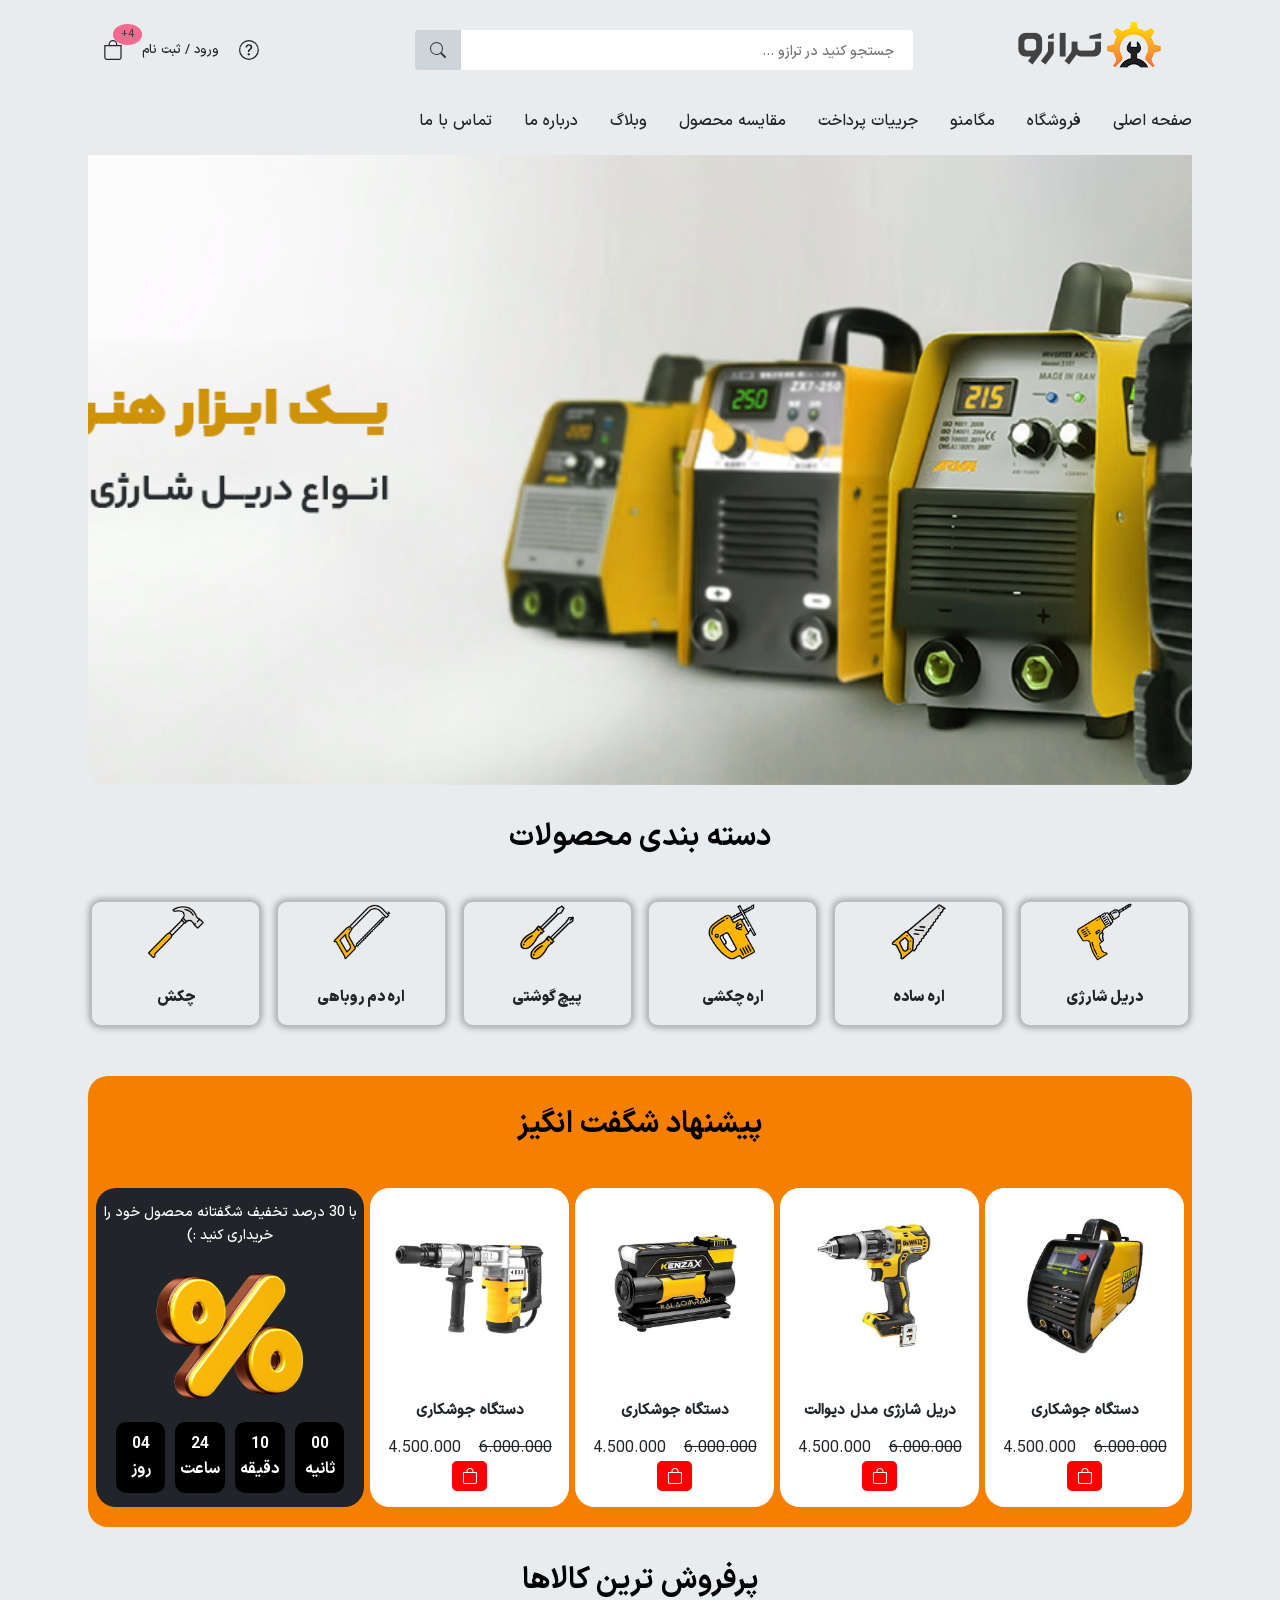
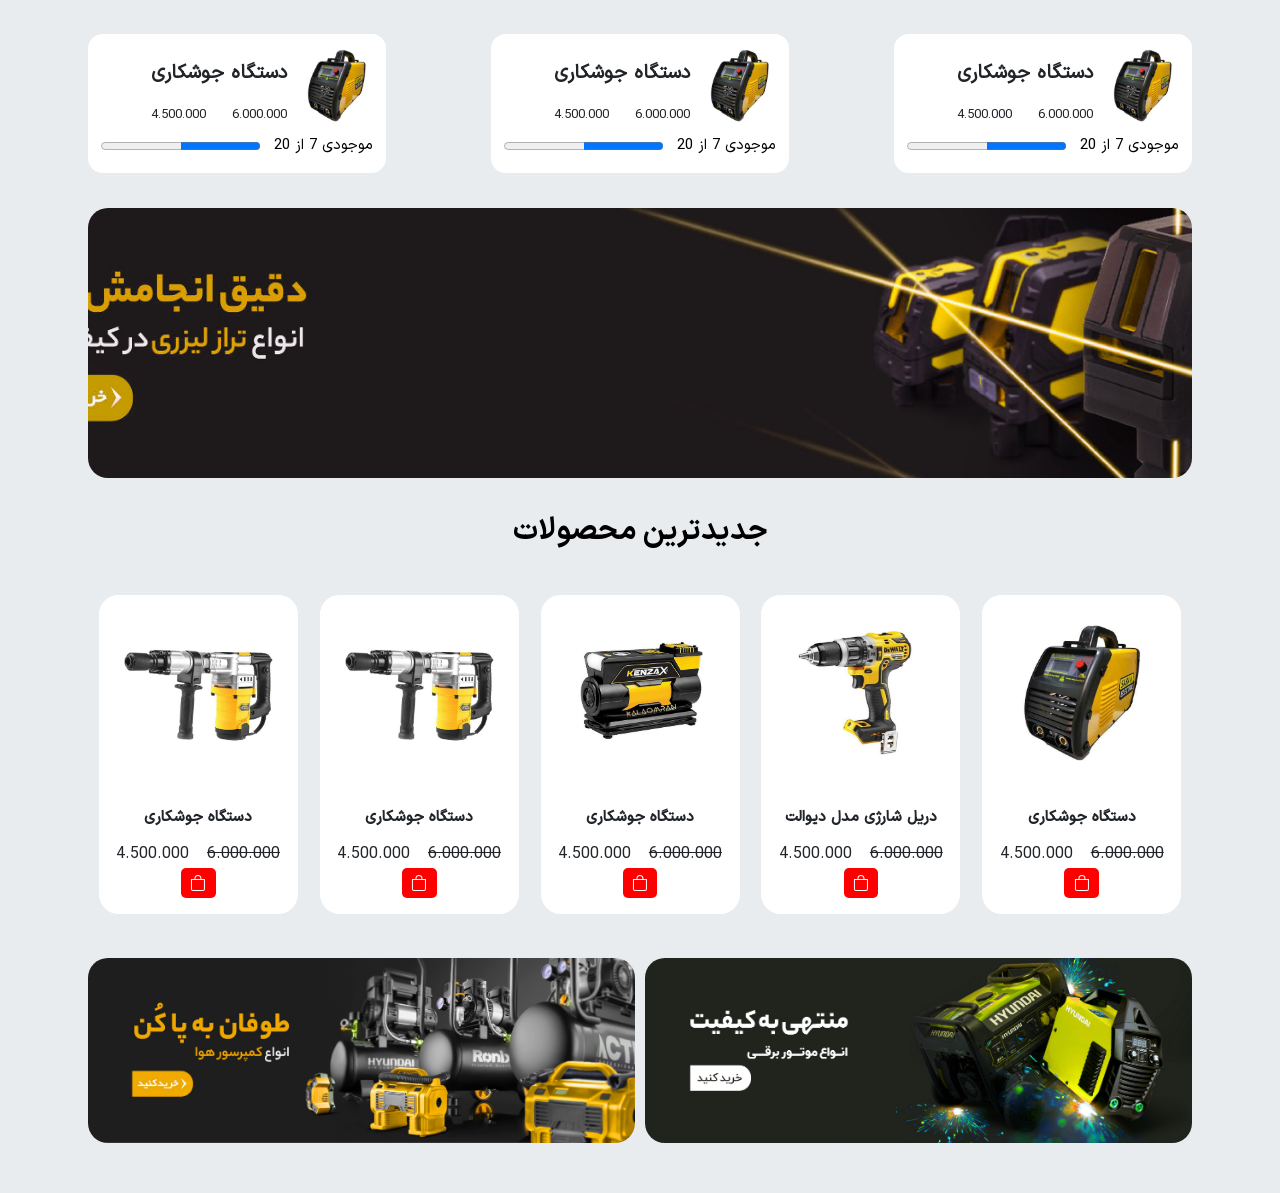
==== pages/index.html @ 3e74b147 "Create a construction project" ====
<!DOCTYPE html>
<html lang="en">

<head>
    <meta charset="UTF-8">
    <meta name="viewport" content="width=device-width, initial-scale=1.0">
    <title>ترازو</title>
    <link rel="icon" href="/images/ca-7.png">
    <link rel="stylesheet" href="/styles/fonts.css">
    <link rel="stylesheet" href="/styles/app.css">
    <link rel="stylesheet" href="/styles/responsive.css">
</head>

<body>

    <header class="header">
        <div class="container">
            <div class="header-wrapper">
                <div>
                    <div class="list-mobile">
                        <svg xmlns="http://www.w3.org/2000/svg" width="16" height="16" fill="currentColor"
                            class="bi bi-list" viewBox="0 0 16 16">
                            <path fill-rule="evenodd"
                                d="M2.5 12a.5.5 0 0 1 .5-.5h10a.5.5 0 0 1 0 1H3a.5.5 0 0 1-.5-.5m0-4a.5.5 0 0 1 .5-.5h10a.5.5 0 0 1 0 1H3a.5.5 0 0 1-.5-.5m0-4a.5.5 0 0 1 .5-.5h10a.5.5 0 0 1 0 1H3a.5.5 0 0 1-.5-.5" />
                        </svg>
                    </div>
                    <a href="#" class="app-logo">
                        <img src="/images/logo (1).png" alt="" class="app-logo-img">
                    </a>
                    <div class="header-center">
                        <input type="text" class="header-input" placeholder="جستجو کنید در ترازو ...">
                        <button class="header-search">
                            <svg xmlns="http://www.w3.org/2000/svg" width="16" height="16" fill="currentColor"
                                class="bi bi-search" viewBox="0 0 16 16">
                                <path
                                    d="M11.742 10.344a6.5 6.5 0 1 0-1.397 1.398h-.001q.044.06.098.115l3.85 3.85a1 1 0 0 0 1.415-1.414l-3.85-3.85a1 1 0 0 0-.115-.1zM12 6.5a5.5 5.5 0 1 1-11 0 5.5 5.5 0 0 1 11 0" />
                            </svg>
                        </button>
                    </div>
                </div>
                <div class="header-left">
                    <div class="header-question">
                        <svg xmlns="http://www.w3.org/2000/svg" width="16" height="16" fill="currentColor"
                            class="bi bi-question-circle" viewBox="0 0 16 16">
                            <path d="M8 15A7 7 0 1 1 8 1a7 7 0 0 1 0 14m0 1A8 8 0 1 0 8 0a8 8 0 0 0 0 16" />
                            <path
                                d="M5.255 5.786a.237.237 0 0 0 .241.247h.825c.138 0 .248-.113.266-.25.09-.656.54-1.134 1.342-1.134.686 0 1.314.343 1.314 1.168 0 .635-.374.927-.965 1.371-.673.489-1.206 1.06-1.168 1.987l.003.217a.25.25 0 0 0 .25.246h.811a.25.25 0 0 0 .25-.25v-.105c0-.718.273-.927 1.01-1.486.609-.463 1.244-.977 1.244-2.056 0-1.511-1.276-2.241-2.673-2.241-1.267 0-2.655.59-2.75 2.286m1.557 5.763c0 .533.425.927 1.01.927.609 0 1.028-.394 1.028-.927 0-.552-.42-.94-1.029-.94-.584 0-1.009.388-1.009.94" />
                        </svg>
                    </div>
                    <div class="header-sign-up">
                        <svg xmlns="http://www.w3.org/2000/svg" width="16" height="16" fill="currentColor"
                            class="bi bi-person" viewBox="0 0 16 16">
                            <path
                                d="M8 8a3 3 0 1 0 0-6 3 3 0 0 0 0 6m2-3a2 2 0 1 1-4 0 2 2 0 0 1 4 0m4 8c0 1-1 1-1 1H3s-1 0-1-1 1-4 6-4 6 3 6 4m-1-.004c-.001-.246-.154-.986-.832-1.664C11.516 10.68 10.289 10 8 10s-3.516.68-4.168 1.332c-.678.678-.83 1.418-.832 1.664z" />
                        </svg>
                        <a href="#" class="sign-up-active">
                            <span>ورود / ثبت نام</span>
                        </a>
                    </div>
                    <div class="header-shoppingcart">
                        <span class="header-badge">4+</span>
                        <a href="#" class="header-shoppingcart-link">
                            <svg xmlns="http://www.w3.org/2000/svg" width="16" height="16" fill="currentColor"
                                class="bi bi-bag" viewBox="0 0 16 16">
                                <path
                                    d="M8 1a2.5 2.5 0 0 1 2.5 2.5V4h-5v-.5A2.5 2.5 0 0 1 8 1m3.5 3v-.5a3.5 3.5 0 1 0-7 0V4H1v10a2 2 0 0 0 2 2h10a2 2 0 0 0 2-2V4zM2 5h12v9a1 1 0 0 1-1 1H3a1 1 0 0 1-1-1z" />
                            </svg>
                        </a>
                    </div>
                </div>
            </div>
            <nav class="nav">
                <ul class="list">
                    <li class="list-item">
                        <a href="#" class="list-item-link">صفحه اصلی</a>
                    </li>
                    <li class="list-item">
                        <a href="#" class="list-item-link">فروشگاه</a>
                    </li>
                    <li class="list-item">
                        <a href="#" class="list-item-link">مگامنو</a>
                    </li>
                    <li class="list-item">
                        <a href="#" class="list-item-link">جرییات پرداخت</a>
                    </li>
                    <li class="list-item">
                        <a href="#" class="list-item-link">مقایسه محصول</a>
                    </li>
                    <li class="list-item">
                        <a href="#" class="list-item-link">وبلاگ</a>
                    </li>
                    <li class="list-item">
                        <a href="#" class="list-item-link">درباره ما</a>
                    </li>
                    <li class="list-item">
                        <a href="#" class="list-item-link">تماس با ما</a>
                    </li>
                </ul>
                <div class="mobile-nav ">
                    <div>
                        <div class="header-center-mobile">
                            <input type="text" class="header-input-mobile" placeholder="جستجو کنید در ترازو ...">
                            <button class="header-search-mobile">
                                <svg xmlns="http://www.w3.org/2000/svg" width="16" height="16" fill="currentColor"
                                    class="bi bi-search" viewBox="0 0 16 16">
                                    <path
                                        d="M11.742 10.344a6.5 6.5 0 1 0-1.397 1.398h-.001q.044.06.098.115l3.85 3.85a1 1 0 0 0 1.415-1.414l-3.85-3.85a1 1 0 0 0-.115-.1zM12 6.5a5.5 5.5 0 1 1-11 0 5.5 5.5 0 0 1 11 0" />
                                </svg>
                            </button>
                        </div>
                        <div class="close-mobile">
                            <svg xmlns="http://www.w3.org/2000/svg" width="16" height="16" fill="currentColor"
                                class="bi bi-x-lg" viewBox="0 0 16 16">
                                <path
                                    d="M2.146 2.854a.5.5 0 1 1 .708-.708L8 7.293l5.146-5.147a.5.5 0 0 1 .708.708L8.707 8l5.147 5.146a.5.5 0 0 1-.708.708L8 8.707l-5.146 5.147a.5.5 0 0 1-.708-.708L7.293 8z" />
                            </svg>
                        </div>
                    </div>
                    <ul class="mobile-list">
                        <li class="mobile-list-item">
                            <a href="#" class="mobile-list-item-link">صفحه اصلی</a>
                        </li>
                        <li class="mobile-list-item">
                            <a href="#" class="mobile-list-item-link">فروشگاه</a>
                        </li>
                        <li class="mobile-list-item">
                            <a href="#" class="mobile-list-item-link">مگامنو</a>
                        </li>
                        <li class="mobile-list-item">
                            <a href="#" class="mobile-list-item-link">جرییات پرداخت</a>
                        </li>
                        <li class="mobile-list-item">
                            <a href="#" class="mobile-list-item-link">مقایسه محصول</a>
                        </li>
                        <li class="mobile-list-item">
                            <a href="#" class="mobile-list-item-link">وبلاگ</a>
                        </li>
                        <li class="mobile-list-item">
                            <a href="#" class="mobile-list-item-link">درباره ما</a>
                        </li>
                        <li class="mobile-list-item">
                            <a href="#" class="mobile-list-item-link">تماس با ما</a>
                        </li>
                    </ul>
                    <div class="header-left">
                        <div class="header-question">
                            <svg xmlns="http://www.w3.org/2000/svg" width="16" height="16" fill="currentColor"
                                class="bi bi-question-circle" viewBox="0 0 16 16">
                                <path d="M8 15A7 7 0 1 1 8 1a7 7 0 0 1 0 14m0 1A8 8 0 1 0 8 0a8 8 0 0 0 0 16" />
                                <path
                                    d="M5.255 5.786a.237.237 0 0 0 .241.247h.825c.138 0 .248-.113.266-.25.09-.656.54-1.134 1.342-1.134.686 0 1.314.343 1.314 1.168 0 .635-.374.927-.965 1.371-.673.489-1.206 1.06-1.168 1.987l.003.217a.25.25 0 0 0 .25.246h.811a.25.25 0 0 0 .25-.25v-.105c0-.718.273-.927 1.01-1.486.609-.463 1.244-.977 1.244-2.056 0-1.511-1.276-2.241-2.673-2.241-1.267 0-2.655.59-2.75 2.286m1.557 5.763c0 .533.425.927 1.01.927.609 0 1.028-.394 1.028-.927 0-.552-.42-.94-1.029-.94-.584 0-1.009.388-1.009.94" />
                            </svg>
                        </div>
                        <div class="header-sign-up">
                            <a href="#">
                                <span>ورود / ثبت نام</span>
                            </a>
                        </div>
                        <div class="header-shoppingcart">
                            <span class="header-badge">4+</span>
                            <a href="#" class="header-shoppingcart-link">
                                <svg xmlns="http://www.w3.org/2000/svg" width="16" height="16" fill="currentColor"
                                    class="bi bi-bag" viewBox="0 0 16 16">
                                    <path
                                        d="M8 1a2.5 2.5 0 0 1 2.5 2.5V4h-5v-.5A2.5 2.5 0 0 1 8 1m3.5 3v-.5a3.5 3.5 0 1 0-7 0V4H1v10a2 2 0 0 0 2 2h10a2 2 0 0 0 2-2V4zM2 5h12v9a1 1 0 0 1-1 1H3a1 1 0 0 1-1-1z" />
                                </svg>
                            </a>
                        </div>
                    </div>
                </div>
            </nav>
        </div>
    </header>

    <main class="main">
        <div class="container">
            <a href="#">
                <img src="/images/slider-2.jpg" alt="Image" class="image">
            </a>
            <section class="products">
                <h2 class="products-title">دسته بندی محصولات</h2>
                <div class="products-box">

                    <a href="#" class="product-link">
                        <img src="/images/ca-2.png" alt="">
                        <h3>دریل شارژی</h3>
                    </a>


                    <a href="#" class="product-link">
                        <img src="/images/ca-3.png" alt="">
                        <h3>اره ساده</h3>
                    </a>


                    <a href="#" class="product-link">
                        <img src="/images/ca-4.png" alt="">
                        <h3>اره چکشی</h3>
                    </a>


                    <a href="#" class="product-link">
                        <img src="/images/ca-5.png" alt="">
                        <h3>پیچ گوشتی</h3>
                    </a>


                    <a href="#" class="product-link">
                        <img src="/images/ca-6.png" alt="">
                        <h3>اره دم روباهی</h3>
                    </a>


                    <a href="#" class="product-link">
                        <img src="/images/ca-7.png" alt="">
                        <h3>چکش</h3>
                    </a>

                </div>
            </section>
            <section class="ofers">
                <h2 class="ofers-title">پیشنهاد شگفت انگیز</h2>
                <div class="ofers-box">
                    <div class="ofer">
                        <a href="#" class="ofer-link">
                            <img src="/images/product-6.jpg" alt="" class="ofer-img">
                            <div class="img-description">
                                <h2 class="img-title">دستگاه جوشکاری</h2>
                                <div class="img-price">
                                    <span class="img-off">6.000.000</span>
                                    <span>4.500.000</span>
                                </div>
                                <div class="img-icon">
                                    <a href="#" class="img-link">
                                        <svg xmlns="http://www.w3.org/2000/svg" width="16" height="16"
                                            fill="currentColor" class="bi bi-bag" viewBox="0 0 16 16">
                                            <path
                                                d="M8 1a2.5 2.5 0 0 1 2.5 2.5V4h-5v-.5A2.5 2.5 0 0 1 8 1m3.5 3v-.5a3.5 3.5 0 1 0-7 0V4H1v10a2 2 0 0 0 2 2h10a2 2 0 0 0 2-2V4zM2 5h12v9a1 1 0 0 1-1 1H3a1 1 0 0 1-1-1z" />
                                        </svg>
                                    </a>
                                </div>
                            </div>
                        </a>
                    </div>
                    <div class="ofer">
                        <a href="#" class="ofer-link">
                            <img src="/images/product-8.jpg" alt="" class="ofer-img">
                            <div class="img-description">
                                <h2 class="img-title">دریل شارژی مدل دیوالت</h2>
                                <div class="img-price">
                                    <span class="img-off">6.000.000</span>
                                    <span>4.500.000</span>
                                </div>
                                <div class="img-icon">
                                    <a href="#" class="img-link">
                                        <svg xmlns="http://www.w3.org/2000/svg" width="16" height="16"
                                            fill="currentColor" class="bi bi-bag" viewBox="0 0 16 16">
                                            <path
                                                d="M8 1a2.5 2.5 0 0 1 2.5 2.5V4h-5v-.5A2.5 2.5 0 0 1 8 1m3.5 3v-.5a3.5 3.5 0 1 0-7 0V4H1v10a2 2 0 0 0 2 2h10a2 2 0 0 0 2-2V4zM2 5h12v9a1 1 0 0 1-1 1H3a1 1 0 0 1-1-1z" />
                                        </svg>
                                    </a>
                                </div>
                            </div>
                        </a>
                    </div>
                    <div class="ofer">
                        <a href="#" class="ofer-link">
                            <img src="/images/product-7.jpg" alt="" class="ofer-img">
                            <div class="img-description">
                                <h2 class="img-title">دستگاه جوشکاری</h2>
                                <div class="img-price">
                                    <span class="img-off">6.000.000</span>
                                    <span>4.500.000</span>
                                </div>
                                <div class="img-icon">
                                    <a href="#" class="img-link">
                                        <svg xmlns="http://www.w3.org/2000/svg" width="16" height="16"
                                            fill="currentColor" class="bi bi-bag" viewBox="0 0 16 16">
                                            <path
                                                d="M8 1a2.5 2.5 0 0 1 2.5 2.5V4h-5v-.5A2.5 2.5 0 0 1 8 1m3.5 3v-.5a3.5 3.5 0 1 0-7 0V4H1v10a2 2 0 0 0 2 2h10a2 2 0 0 0 2-2V4zM2 5h12v9a1 1 0 0 1-1 1H3a1 1 0 0 1-1-1z" />
                                        </svg>
                                    </a>
                                </div>
                            </div>
                        </a>
                    </div>
                    <div class="ofer">
                        <a href="#" class="ofer-link">
                            <img src="/images/product-1.jpg" alt="" class="ofer-img">
                            <div class="img-description">
                                <h2 class="img-title">دستگاه جوشکاری</h2>
                                <div class="img-price">
                                    <span class="img-off">6.000.000</span>
                                    <span>4.500.000</span>
                                </div>
                                <div class="img-icon">
                                    <a href="#" class="img-link">
                                        <svg xmlns="http://www.w3.org/2000/svg" width="16" height="16"
                                            fill="currentColor" class="bi bi-bag" viewBox="0 0 16 16">
                                            <path
                                                d="M8 1a2.5 2.5 0 0 1 2.5 2.5V4h-5v-.5A2.5 2.5 0 0 1 8 1m3.5 3v-.5a3.5 3.5 0 1 0-7 0V4H1v10a2 2 0 0 0 2 2h10a2 2 0 0 0 2-2V4zM2 5h12v9a1 1 0 0 1-1 1H3a1 1 0 0 1-1-1z" />
                                        </svg>
                                    </a>
                                </div>
                            </div>
                        </a>
                    </div>
                    <div class="ofer ofer-black">
                        <p class="ofer-caption">با 30 درصد تخفیف شگفتانه محصول خود را خریداری کنید :)</p>
                        <a href="#" class="ofer-link">
                            <img src="/images/off.png" alt="" class="ofer-img-black">
                            <div class="img-description img-description-black">
                                <div class="ofer-Second">
                                    <span>00</span>
                                    ثانیه
                                </div>
                                <div class="ofer-Second">
                                    <span>10</span>
                                    دقیقه
                                </div>
                                <div class="ofer-Second">
                                    <span>24</span>
                                    ساعت
                                </div>
                                <div class="ofer-Second">
                                    <span>04</span>
                                    روز
                                </div>
                            </div>
                        </a>
                    </div>
                </div>
            </section>
            <section class="bestselling">
                <h2 class="box-title">پرفروش ترین کالاها</h2>
                <div class="bestselling-boxs">
                    <div class="bestselling-box">
                        <a href="#" class="bestselling-link">
                            <img src="/images/product-6.jpg" alt="" class="bestselling-img">
                            <div class="bestselling-description">
                                <h2 class="bestselling-title">دستگاه جوشکاری</h2>
                                <div class="bestselling-price">
                                    <span class="bestselling-off">6.000.000</span>
                                    <span>4.500.000</span>
                                </div>
                            </div>
                        </a>
                        <div class="bestselling-wrapper">
                            <span>موجودی 7 از 20</span>
                            <progress value="50" max="100"> 32% </progress>
                        </div>
                    </div>
                    <div class="bestselling-box">
                        <a href="#" class="bestselling-link">
                            <img src="/images/product-6.jpg" alt="" class="bestselling-img">
                            <div class="bestselling-description">
                                <h2 class="bestselling-title">دستگاه جوشکاری</h2>
                                <div class="bestselling-price">
                                    <span class="bestselling-off">6.000.000</span>
                                    <span>4.500.000</span>
                                </div>
                            </div>
                        </a>
                        <div class="bestselling-wrapper">
                            <span>موجودی 7 از 20</span>
                            <progress value="50" max="100"> 32% </progress>
                        </div>
                    </div>
                    <div class="bestselling-box">
                        <a href="#" class="bestselling-link">
                            <img src="/images/product-6.jpg" alt="" class="bestselling-img">
                            <div class="bestselling-description">
                                <h2 class="bestselling-title">دستگاه جوشکاری</h2>
                                <div class="bestselling-price">
                                    <span class="bestselling-off">6.000.000</span>
                                    <span>4.500.000</span>
                                </div>
                            </div>
                        </a>
                        <div class="bestselling-wrapper">
                            <span>موجودی 7 از 20</span>
                            <progress value="50" max="100"> 32% </progress>
                        </div>
                    </div>
                </div>
            </section>
            <section class="level">
                <a href="#" class="level-link">
                    <img src="/images/pic.jpg" alt="" class="level-img">
                </a>
            </section>
            <section class="newsletter">
                <h2 class="ofers-title">جدیدترین محصولات</h2>
                <div class="ofer-box">
                    <div class="ofers-box">
                        <div class="ofer">
                            <a href="#" class="ofer-link">
                                <img src="/images/product-6.jpg" alt="" class="ofer-img">
                                <div class="img-description">
                                    <h2 class="img-title">دستگاه جوشکاری</h2>
                                    <div class="img-price">
                                        <span class="img-off">6.000.000</span>
                                        <span>4.500.000</span>
                                    </div>
                                    <div class="img-icon">
                                        <a href="#" class="img-link">
                                            <svg xmlns="http://www.w3.org/2000/svg" width="16" height="16"
                                                fill="currentColor" class="bi bi-bag" viewBox="0 0 16 16">
                                                <path
                                                    d="M8 1a2.5 2.5 0 0 1 2.5 2.5V4h-5v-.5A2.5 2.5 0 0 1 8 1m3.5 3v-.5a3.5 3.5 0 1 0-7 0V4H1v10a2 2 0 0 0 2 2h10a2 2 0 0 0 2-2V4zM2 5h12v9a1 1 0 0 1-1 1H3a1 1 0 0 1-1-1z" />
                                            </svg>
                                        </a>
                                    </div>
                                </div>
                            </a>
                        </div>
                        <div class="ofer">
                            <a href="#" class="ofer-link">
                                <img src="/images/product-8.jpg" alt="" class="ofer-img">
                                <div class="img-description">
                                    <h2 class="img-title">دریل شارژی مدل دیوالت</h2>
                                    <div class="img-price">
                                        <span class="img-off">6.000.000</span>
                                        <span>4.500.000</span>
                                    </div>
                                    <div class="img-icon">
                                        <a href="#" class="img-link">
                                            <svg xmlns="http://www.w3.org/2000/svg" width="16" height="16"
                                                fill="currentColor" class="bi bi-bag" viewBox="0 0 16 16">
                                                <path
                                                    d="M8 1a2.5 2.5 0 0 1 2.5 2.5V4h-5v-.5A2.5 2.5 0 0 1 8 1m3.5 3v-.5a3.5 3.5 0 1 0-7 0V4H1v10a2 2 0 0 0 2 2h10a2 2 0 0 0 2-2V4zM2 5h12v9a1 1 0 0 1-1 1H3a1 1 0 0 1-1-1z" />
                                            </svg>
                                        </a>
                                    </div>
                                </div>
                            </a>
                        </div>
                        <div class="ofer">
                            <a href="#" class="ofer-link">
                                <img src="/images/product-7.jpg" alt="" class="ofer-img">
                                <div class="img-description">
                                    <h2 class="img-title">دستگاه جوشکاری</h2>
                                    <div class="img-price">
                                        <span class="img-off">6.000.000</span>
                                        <span>4.500.000</span>
                                    </div>
                                    <div class="img-icon">
                                        <a href="#" class="img-link">
                                            <svg xmlns="http://www.w3.org/2000/svg" width="16" height="16"
                                                fill="currentColor" class="bi bi-bag" viewBox="0 0 16 16">
                                                <path
                                                    d="M8 1a2.5 2.5 0 0 1 2.5 2.5V4h-5v-.5A2.5 2.5 0 0 1 8 1m3.5 3v-.5a3.5 3.5 0 1 0-7 0V4H1v10a2 2 0 0 0 2 2h10a2 2 0 0 0 2-2V4zM2 5h12v9a1 1 0 0 1-1 1H3a1 1 0 0 1-1-1z" />
                                            </svg>
                                        </a>
                                    </div>
                                </div>
                            </a>
                        </div>
                        <div class="ofer">
                            <a href="#" class="ofer-link">
                                <img src="/images/product-1.jpg" alt="" class="ofer-img">
                                <div class="img-description">
                                    <h2 class="img-title">دستگاه جوشکاری</h2>
                                    <div class="img-price">
                                        <span class="img-off">6.000.000</span>
                                        <span>4.500.000</span>
                                    </div>
                                    <div class="img-icon">
                                        <a href="#" class="img-link">
                                            <svg xmlns="http://www.w3.org/2000/svg" width="16" height="16"
                                                fill="currentColor" class="bi bi-bag" viewBox="0 0 16 16">
                                                <path
                                                    d="M8 1a2.5 2.5 0 0 1 2.5 2.5V4h-5v-.5A2.5 2.5 0 0 1 8 1m3.5 3v-.5a3.5 3.5 0 1 0-7 0V4H1v10a2 2 0 0 0 2 2h10a2 2 0 0 0 2-2V4zM2 5h12v9a1 1 0 0 1-1 1H3a1 1 0 0 1-1-1z" />
                                            </svg>
                                        </a>
                                    </div>
                                </div>
                            </a>
                        </div>
                        <div class="ofer">
                            <a href="#" class="ofer-link">
                                <img src="/images/product-1.jpg" alt="" class="ofer-img">
                                <div class="img-description">
                                    <h2 class="img-title">دستگاه جوشکاری</h2>
                                    <div class="img-price">
                                        <span class="img-off">6.000.000</span>
                                        <span>4.500.000</span>
                                    </div>
                                    <div class="img-icon">
                                        <a href="#" class="img-link">
                                            <svg xmlns="http://www.w3.org/2000/svg" width="16" height="16"
                                                fill="currentColor" class="bi bi-bag" viewBox="0 0 16 16">
                                                <path
                                                    d="M8 1a2.5 2.5 0 0 1 2.5 2.5V4h-5v-.5A2.5 2.5 0 0 1 8 1m3.5 3v-.5a3.5 3.5 0 1 0-7 0V4H1v10a2 2 0 0 0 2 2h10a2 2 0 0 0 2-2V4zM2 5h12v9a1 1 0 0 1-1 1H3a1 1 0 0 1-1-1z" />
                                            </svg>
                                        </a>
                                    </div>
                                </div>
                            </a>
                        </div>
                    </div>
                </div>
            </section>
            <section class="photos">
                <a href="#" class="photos-link">
                    <img src="/images/11.png" alt="" class="photo-img">
                </a>
                <a href="#" class="photos-link">
                    <img src="/images/12.png" alt="" class="photo-img">
                </a>
            </section>
        </div>
    </main>

    <div class="cover"></div>
    <script src="/scripts/app.js"></script>
</body>

</html>
---- styles/fonts.css ----
@font-face {
    font-family: "IRANSansX-Regular";
    src: url("../fonts/IRANSansX-Regular.ttf") format("truetype")
}

@font-face {
    font-family: "IRANSansX-Light";
    src: url("../fonts/IRANSansX-Light.ttf") format("truetype")
}

@font-face {
    font-family: "IRANSansX-Medium";
    src: url("../fonts/IRANSansX-Medium.ttf") format("truetype")
}

@font-face {
    font-family: "IRANSansX-Bold";
    src: url("../fonts/IRANSansX-Bold.ttf") format("truetype")
}

@font-face {
    font-family: "IRANSansX-Black";
    src: url("../fonts/IRANSansX-Black.ttf") format("truetype")
}
---- styles/app.css ----
html {
    direction: rtl;
    box-sizing: border-box;
    font-size: 62.2%;
}

*,
*::after,
*::before {
    box-sizing: inherit;
}

body {
    font-size: 1.6rem;
    line-height: 1.6;
    font-family: "IRANSansX-Regular";
    background-color: #e9ecef;
}

a {
    text-decoration: none;
    list-style-type: none;
    color: #212529;
}

svg {
    color: #212529;
}

.container {
    width: 100%;
    padding-right: 1.5rem;
    padding-left: 1.5rem;
    margin-right: auto;
    margin-left: auto;
}

.header {
    margin-top: 2rem;
}

.header-wrapper {
    display: flex;
    justify-content: space-between;
}

.header-wrapper div {
    display: flex;
    align-items: center;
}

.header-wrapper div {
    display: flex;
}

.app-logo {
    margin-left: 10rem;
}

.header-center {
    display: flex;
    align-items: center;
    width: 50rem;
}

.header-input {
    height: 4rem;
    padding: 0 1.25em;
    font-size: 14px;
    width: 100%;
    border: 1px solid transparent;
    border-radius: 4px;
    outline: none;
    border-top-left-radius: 0;
    border-bottom-left-radius: 0;
    position: relative;
    transition: all 50ms ease-in;
}

.header-input::placeholder {
    font-family: "IRANSansX-Medium";
}

.header-search {
    background-color: #ced4da;
    white-space: nowrap;
    border-top-right-radius: 0;
    border-bottom-right-radius: 0;
    height: 4rem;
    width: 5rem;
    cursor: pointer;
    border: none;
    display: flex;
    align-items: center;
    justify-content: center;
    border-top-left-radius: 4px;
    border-bottom-left-radius: 4px;
}

.header-input:focus {
    border: 0.2rem solid #6c757d;
}

.header-search svg {
    color: #343a40;
}

.header-left {
    display: flex;
    align-items: center;
    padding: 0 1.5rem;
}

.header-question,
.header-shoppingcart-link {
    display: flex;
    align-items: center;
}

.header-sign-up span {
    font-family: "IRANSansX-Medium";
    font-size: 1.3rem;
}

.header-sign-up {
    margin: 0 2rem;
}

.header-question svg,
.header-shoppingcart-link svg {
    height: 2rem;
    width: 2rem;
}

.header-shoppingcart {
    display: flex;
}

.header-shoppingcart {
    position: relative;
}

.header-badge {
    position: absolute;
    top: -1.6rem;
    left: 1rem;
    background-color: #f26a8d;
    color: #343a40;
    width: 2.5rem;
    border-radius: 50%;
    display: flex;
    align-items: center;
    justify-content: center;
    padding: 0.2rem 1.5rem;
    font-size: 1.1rem;
}

.list {
    display: flex;
    list-style-type: none;
    width: 70%;
    justify-content: space-between;
    margin-top: 3rem;
}

.list:first-child {
    padding-right: 0;
}

.list-item-link {
    font-family: "IRANSansX-Medium";
    transition: color 150ms ease-in;
}

.list-item-link:hover {
    color: #c9184a;
}

.mobile-nav {
    list-style-type: none;
    position: fixed;
    top: 0;
    right: -24rem;
    bottom: 0;
    background-color: #fff;
    width: 24rem;
    transition: all 150ms ease-in-out;
    z-index: 99;
}

.mobile-nav.active {
    right: 0;
}

.mobile-nav div {
    display: flex;
    align-items: center;
    justify-content: space-between;
    margin-top: 1rem;
}

.bi-x-lg {
    width: 3rem;
    height: 2rem;
    cursor: pointer;
}

.mobile-list {
    list-style-type: none;
    margin-top: 4rem;
    margin-bottom: 5rem;
}

.list-mobile {
    margin-left: 3rem;
}

.mobile-list-item {
    margin-bottom: 1rem;
}

.mobile-list-item-link {
    font-family: "IRANSansX-Medium";
}

.list-mobile svg {
    width: 3rem;
    height: 3rem;
    cursor: pointer;
}

.header-center-mobile {
    display: flex;
    width: 80%;
}

.header-input-mobile {
    height: 4rem;
    padding: 0 1.25em;
    font-size: 10px;
    width: 84%;
    border: 1px solid #66666e;
    border-radius: 4px;
    outline: none;
    border-top-left-radius: 0;
    border-bottom-left-radius: 0;
    position: relative;
    transition: all 50ms ease-in;
}

.header-input-mobile::placeholder {
    font-family: "IRANSansX-Medium";
}

.header-search-mobile {
    background-color: #ced4da;
    white-space: nowrap;
    border-top-right-radius: 0;
    border-bottom-right-radius: 0;
    height: 4rem;
    width: 5rem;
    cursor: pointer;
    border: none;
    display: flex;
    align-items: center;
    justify-content: center;
    border-top-left-radius: 4px;
    border-bottom-left-radius: 4px;
}

.cover {
    background-color: rgba(0, 0, 0, 0.3);
    width: 100%;
    height: 100vh;
    position: fixed;
    top: 0;
    right: 0;
    left: 0;
    bottom: 0;
    opacity: 0;
    visibility: hidden;
    transition: all 100ms ease-in;
    z-index: -1;
}

.cover--visibla {
    opacity: 1;
    visibility: visible;
    z-index: 1;
}

/* Main */

.main {
    margin-top: 2rem;
    margin-bottom: 4rem;
}

.image {
    width: 100%;
    height: 70vh;
    border-bottom-right-radius: 2rem;
    border-bottom-left-radius: 2rem;
    object-fit: cover;

}

/* Products */

.products-title {
    text-align: center;
    font-family: "IRANSansX-Bold";
    margin-top: 2rem;
    padding-bottom: 1.5rem;
    font-size: 3rem;
}

.products-box {
    display: flex;
    justify-content: space-around;
    flex-wrap: wrap;
    gap: 1rem;
    text-align: center;
}

.product-link {
    box-shadow: 0 0 6px 2px rgba(0, 0, 0, 0.3);
    border: 1px solid rgba(0, 0, 0, 0.2);
    border-radius: 1rem;
    width: 17rem;
}

.product-link img {
    width: 6rem;
}

.product-link h3 {
    font-size: 1.5rem;
    font-family: "IRANSansX-Black";
}

.bi-person {
    width: 3rem;
    height: 2.5rem;
}

.ofers {
    background-color: #f77f00;
    padding: 0.5rem;
    margin-top: 5rem;
    border-radius: 2rem;
}

.ofers-title {
    text-align: center;
    font-family: "IRANSansX-Bold";
    margin-top: 2rem;
    font-size: 3rem;
}

.ofers-box {
    display: flex;
    flex-wrap: wrap;
    justify-content: space-around;
    padding: 1.5rem 0
}

.ofer-img {
    width: 20rem;
    height: 19rem;
    border-radius: 2rem;
}

.ofer {
    background-color: #fff;
    border-radius: 2rem;
    height: 32rem;
}

.img-title {
    text-align: center;
    font-size: 1.5rem;
    font-family: "IRANSansX-Medium";
}

.img-price {
    display: flex;
    justify-content: space-evenly;
}

.img-icon {
    display: flex;
    align-items: center;
    justify-content: center;
}

.img-icon a svg {
    width: 2rem;
}

.img-link {
    background-color: red;
    width: 3.5rem;
    display: flex;
    align-items: center;
    justify-content: center;
    height: 3rem;
    border-radius: 0.5rem;
}

.img-link svg {
    color: #fff;
}

.img-off {
    text-decoration: line-through;
}

.ofer-black {
    display: flex;
    flex-direction: column;
    align-items: center;
    background-color: #212529;
}

.ofer-caption {
    max-width: 27rem;
    text-align: center;
    color: #fff;
    font-size: 1.4rem;
    font-family: "IRANSansX-Medium";
}

.ofer-img-black {
    width: 17rem;
    display: block;
    margin: 0 auto;
}

.ofer-Second {
    color: #fff;
    display: flex;
    flex-direction: column;
    align-items: center;
    background-color: black;
    width: 4rem;
    border-radius: 1rem;
    padding: 1rem 2.5rem;
    margin: 1.5rem 0.5rem;
    font-family: "IRANSansX-Bold";
}

.img-description-black {
    display: flex;
    justify-content: space-between;
}

.bestselling-box {
    background-color: #fff;
    width: 30rem;
    height: 14rem;
    border-radius: 1.5rem;
    overflow: hidden;
}

.bestselling-boxs {
    display: flex;
    flex-wrap: wrap;
    justify-content: space-between;
}

.box-title {
    text-align: center;
    margin-top: 3rem;
    margin-bottom: 3rem;
    font-family: "IRANSansX-Bold";
    font-size: 3rem;
}

.bestselling-img {
    width: 10rem;
}

.bestselling-price {
    display: flex;
    justify-content: space-between;
}

.bestselling-description {
    display: flex;
    flex-direction: column;
    font-size: 1.3rem;
    justify-content: center;
}

.bestselling-link {
    display: flex;
}

.bestselling-wrapper {
    display: flex;
    justify-content: space-evenly;
    align-items: center;
}

.bestselling-wrapper span {
    font-size: 1.5rem;
}

.level {
    margin-top: 3.5rem;
}

.level-img {
    width: 100%;
    border-radius: 2rem;
    height: 30vh;
    object-fit: cover;
}

.newsletter-img {
    width: 20rem;
}

.photos {
    display: flex;
    flex-wrap: wrap;
    justify-content: space-between;
    margin-top: 3rem;
}

.photo-img {
    width: 55rem;
    border-radius: 2rem;
}
---- styles/responsive.css ----
@media(min-width:576px) {
    .container {
        width: 54rem;
    }
}

@media(min-width:768px) {
    .container {
        width: 72rem;
    }
}

@media(min-width:992px) {
    .container {
        width: 96rem;
    }
}

@media(min-width:1200px) {
    .container {
        width: 114rem;
    }
}

@media(max-width:1024px) {

    div .header-center {
        display: none;
    }

    .list {
        display: none;
    }
}

@media(max-width:1204px) {
    .image {
        height: 44vh;
    }

    .ofer {
        margin: 1rem;
    }

    .ofers-box {
        padding: 0;
    }

    .bestselling-boxs {
        justify-content: space-evenly;
    }

    .bestselling-box {
        margin: 1rem;
    }

    .level-img {
        height: 26vh;
    }
    .photos {
        justify-content: center;
    }
}


@media(min-width:1024px) {
    .list-mobile svg {
        display: none;
    }

    .mobile-nav,
    .cover {
        display: none;
    }
}

@media(max-width:992px) {
    .level-img {
        height: 19vh;
    }
}

@media(max-width:800px) {
    .image {
        height: 28vh;
    }
}

@media(max-width:768px) {
    .ofers-box {
        justify-content: space-evenly;
    }

    .level-img {
        height: 14vh;
    }
}


@media(min-width:576px) {
    .bi-person {
        display: none;
    }
}


@media(max-width:576px) {
    .app-logo-img {
        width: 11rem;
    }

    .header-left {
        font-size: 1.5rem;
    }

    .sign-up-active {
        display: none;
    }

    .level-img {
        height: 8vh;
    }
    .photo-img {
        width: 38rem;
    }
}

@media(max-width:477px) {
    .header-wrapper .header-left {
        display: none;
    }
}

@media(max-width:450px) {
    .image {
        height: 15vh;
        object-fit: cover;
    }
    .photo-img {
        width: 30rem;
    }
}
@media(max-width:300px) {
    .photo-img {
        width: 30rem;
    }
}

@media(max-width:280px) {
    .products-title {
        font-size: 2rem;
    }

    progress {
        width: 10rem;
    }

    .bestselling-title {
        font-size: 1.5rem;
    }

    .bestselling-wrapper span {
        font-size: 1rem;
    }

    .bestselling-description {
        font-size: 1rem;
    }

    .level-img {
        height: 7vh;
    }
    .photo-img {
        width: 25rem;
    }
}
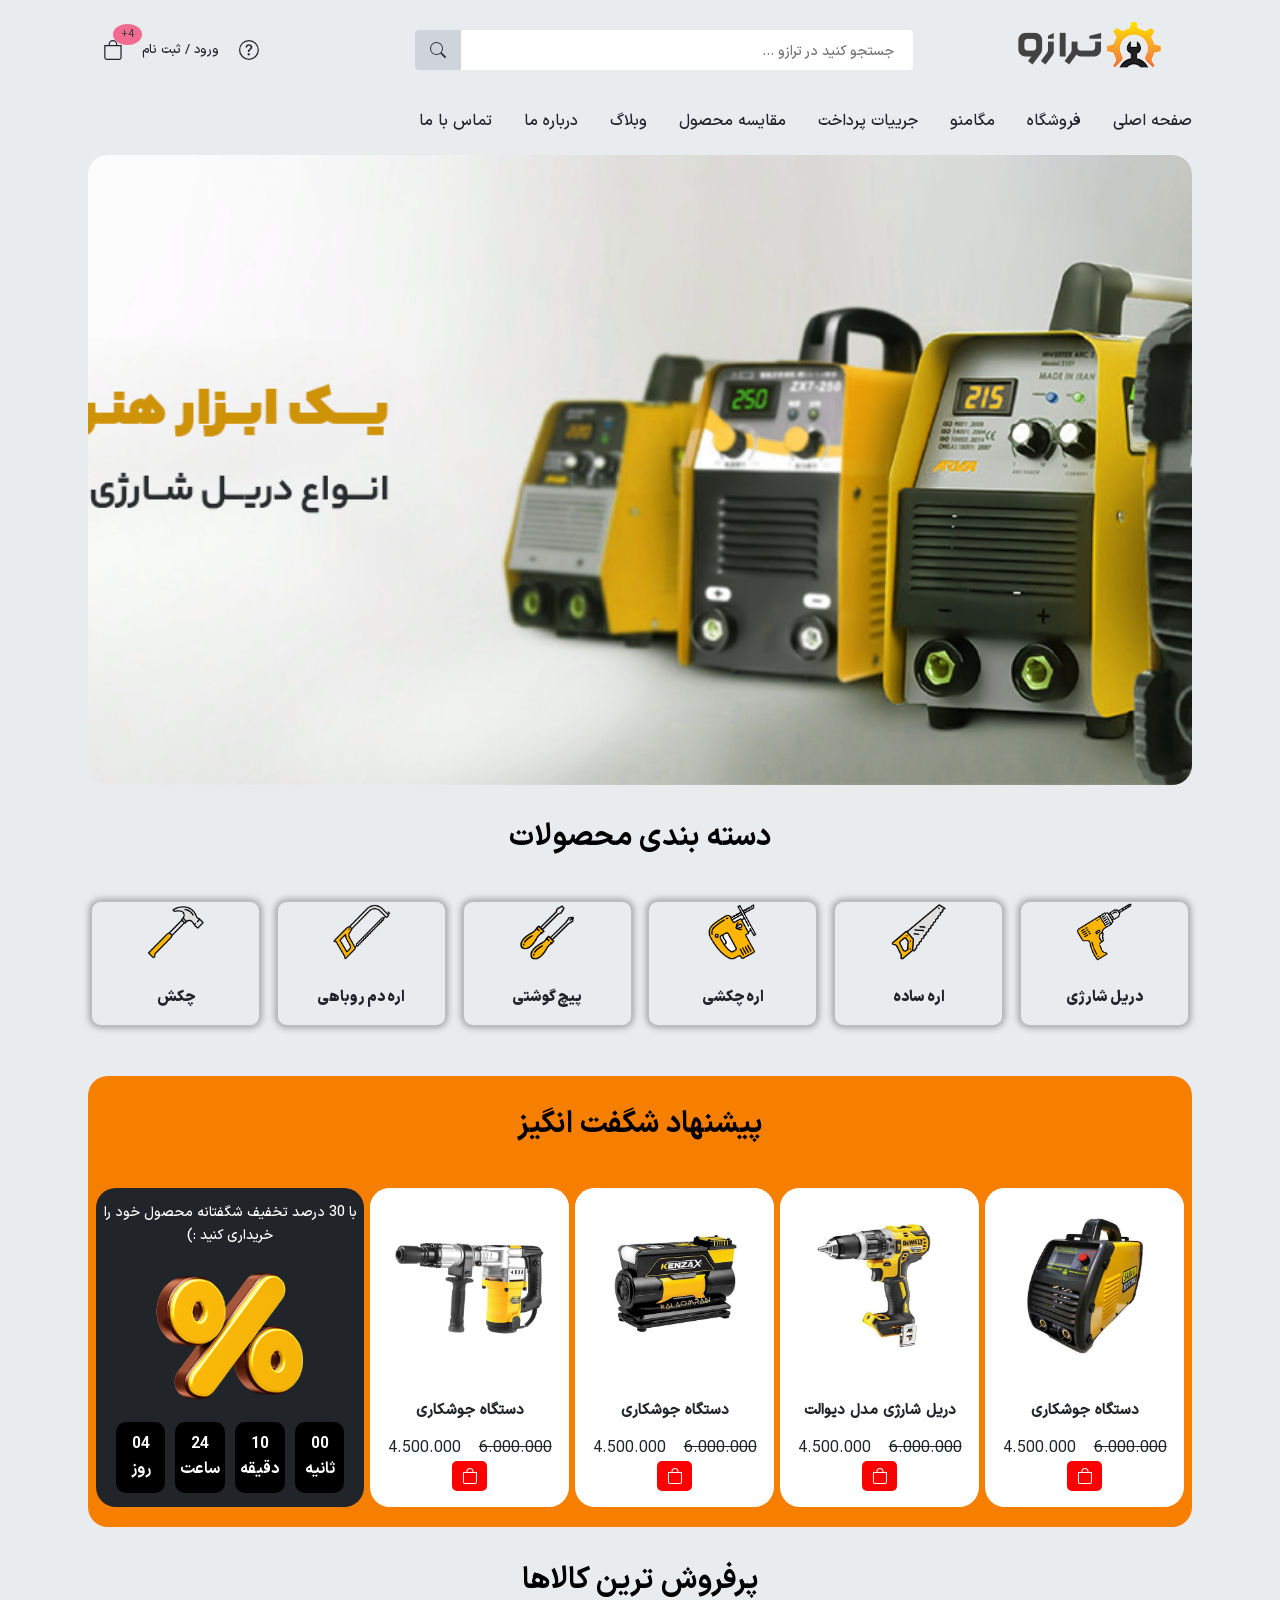
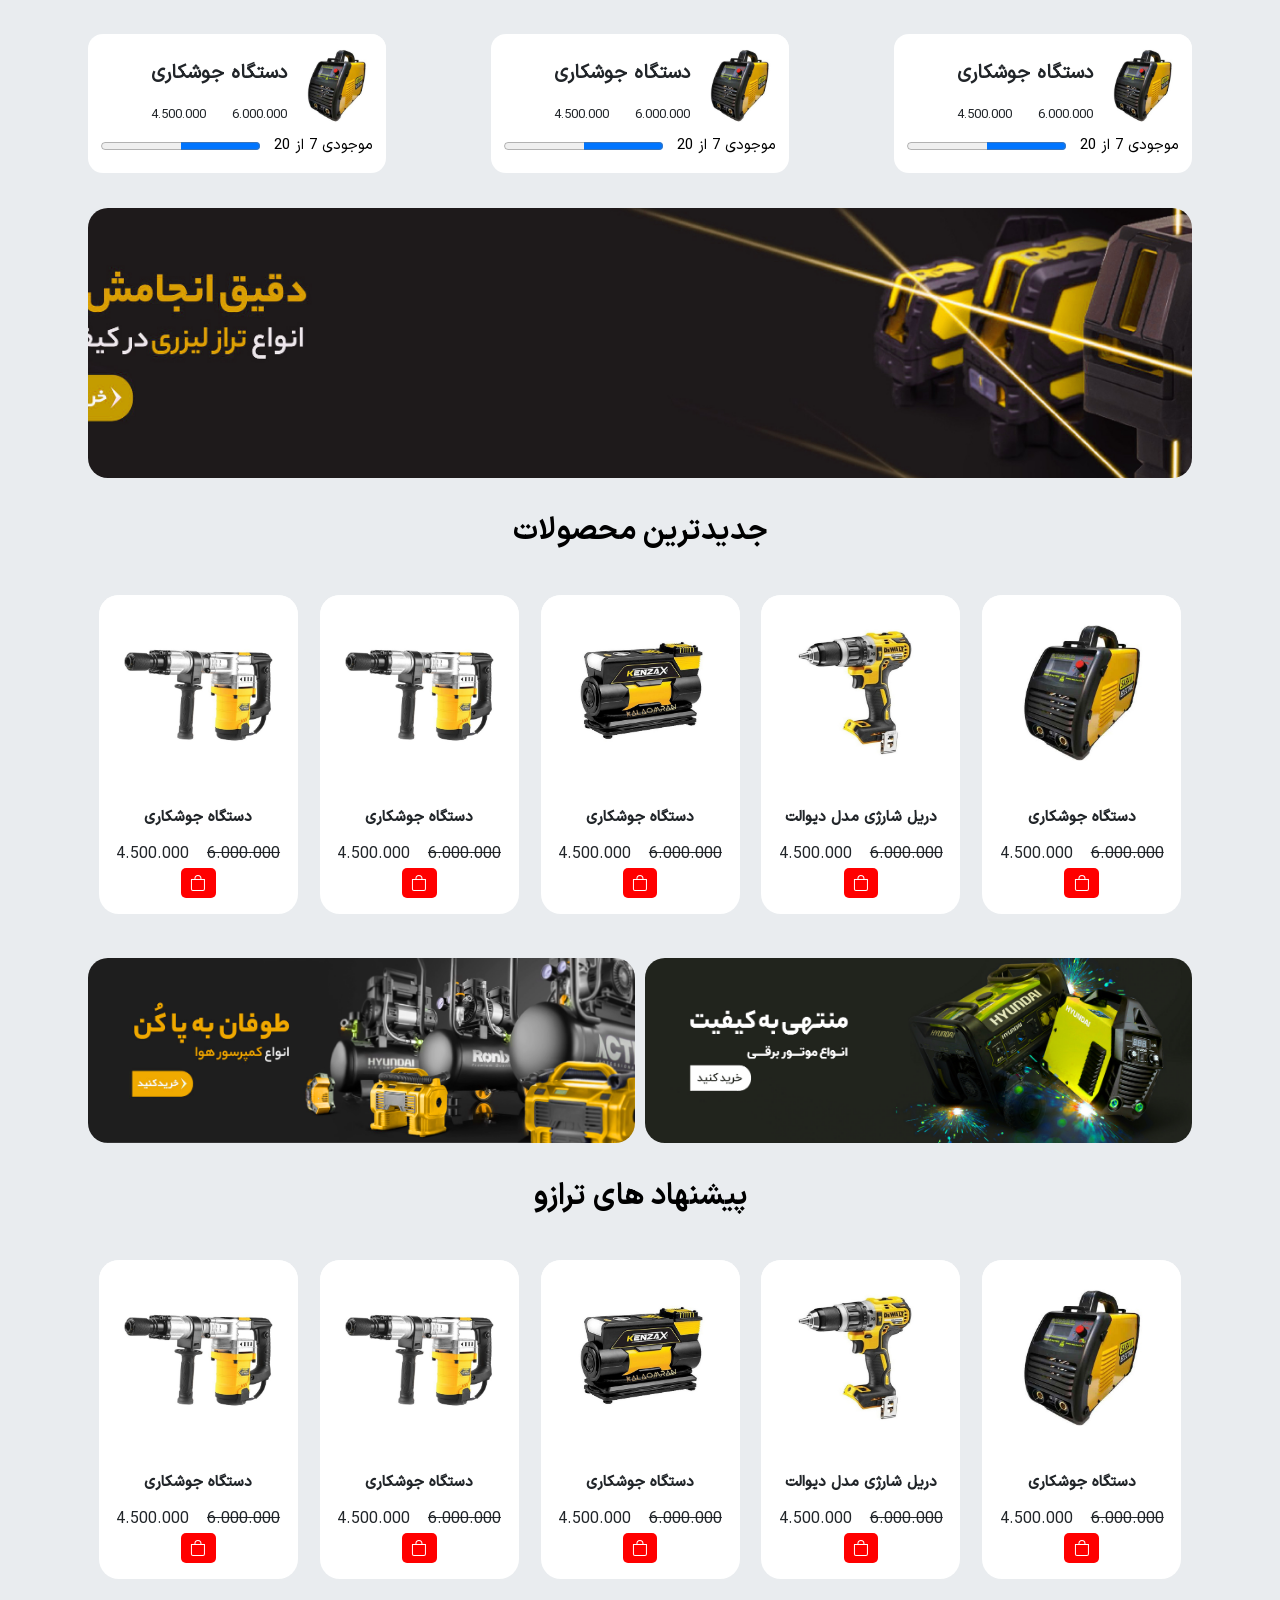
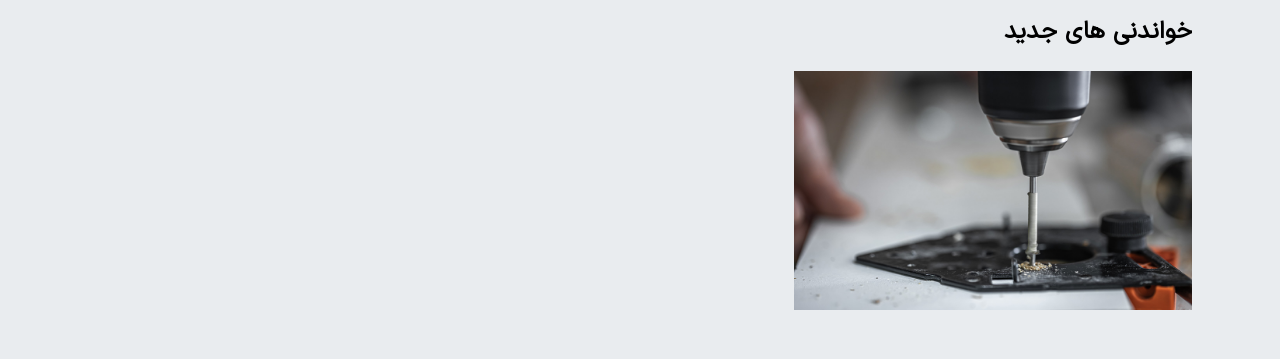
==== commit 48329e64: "update project" ====
--- a/pages/index.html
+++ b/pages/index.html
@@ -509,6 +509,131 @@
                     <img src="/images/12.png" alt="" class="photo-img">
                 </a>
             </section>
+            <section class="newsletter">
+                <h2 class="ofers-title">پیشنهاد های ترازو</h2>
+                <div class="ofer-box">
+                    <div class="ofers-box">
+                        <div class="ofer">
+                            <a href="#" class="ofer-link">
+                                <img src="/images/product-6.jpg" alt="" class="ofer-img">
+                                <div class="img-description">
+                                    <h2 class="img-title">دستگاه جوشکاری</h2>
+                                    <div class="img-price">
+                                        <span class="img-off">6.000.000</span>
+                                        <span>4.500.000</span>
+                                    </div>
+                                    <div class="img-icon">
+                                        <a href="#" class="img-link">
+                                            <svg xmlns="http://www.w3.org/2000/svg" width="16" height="16"
+                                                fill="currentColor" class="bi bi-bag" viewBox="0 0 16 16">
+                                                <path
+                                                    d="M8 1a2.5 2.5 0 0 1 2.5 2.5V4h-5v-.5A2.5 2.5 0 0 1 8 1m3.5 3v-.5a3.5 3.5 0 1 0-7 0V4H1v10a2 2 0 0 0 2 2h10a2 2 0 0 0 2-2V4zM2 5h12v9a1 1 0 0 1-1 1H3a1 1 0 0 1-1-1z" />
+                                            </svg>
+                                        </a>
+                                    </div>
+                                </div>
+                            </a>
+                        </div>
+                        <div class="ofer">
+                            <a href="#" class="ofer-link">
+                                <img src="/images/product-8.jpg" alt="" class="ofer-img">
+                                <div class="img-description">
+                                    <h2 class="img-title">دریل شارژی مدل دیوالت</h2>
+                                    <div class="img-price">
+                                        <span class="img-off">6.000.000</span>
+                                        <span>4.500.000</span>
+                                    </div>
+                                    <div class="img-icon">
+                                        <a href="#" class="img-link">
+                                            <svg xmlns="http://www.w3.org/2000/svg" width="16" height="16"
+                                                fill="currentColor" class="bi bi-bag" viewBox="0 0 16 16">
+                                                <path
+                                                    d="M8 1a2.5 2.5 0 0 1 2.5 2.5V4h-5v-.5A2.5 2.5 0 0 1 8 1m3.5 3v-.5a3.5 3.5 0 1 0-7 0V4H1v10a2 2 0 0 0 2 2h10a2 2 0 0 0 2-2V4zM2 5h12v9a1 1 0 0 1-1 1H3a1 1 0 0 1-1-1z" />
+                                            </svg>
+                                        </a>
+                                    </div>
+                                </div>
+                            </a>
+                        </div>
+                        <div class="ofer">
+                            <a href="#" class="ofer-link">
+                                <img src="/images/product-7.jpg" alt="" class="ofer-img">
+                                <div class="img-description">
+                                    <h2 class="img-title">دستگاه جوشکاری</h2>
+                                    <div class="img-price">
+                                        <span class="img-off">6.000.000</span>
+                                        <span>4.500.000</span>
+                                    </div>
+                                    <div class="img-icon">
+                                        <a href="#" class="img-link">
+                                            <svg xmlns="http://www.w3.org/2000/svg" width="16" height="16"
+                                                fill="currentColor" class="bi bi-bag" viewBox="0 0 16 16">
+                                                <path
+                                                    d="M8 1a2.5 2.5 0 0 1 2.5 2.5V4h-5v-.5A2.5 2.5 0 0 1 8 1m3.5 3v-.5a3.5 3.5 0 1 0-7 0V4H1v10a2 2 0 0 0 2 2h10a2 2 0 0 0 2-2V4zM2 5h12v9a1 1 0 0 1-1 1H3a1 1 0 0 1-1-1z" />
+                                            </svg>
+                                        </a>
+                                    </div>
+                                </div>
+                            </a>
+                        </div>
+                        <div class="ofer">
+                            <a href="#" class="ofer-link">
+                                <img src="/images/product-1.jpg" alt="" class="ofer-img">
+                                <div class="img-description">
+                                    <h2 class="img-title">دستگاه جوشکاری</h2>
+                                    <div class="img-price">
+                                        <span class="img-off">6.000.000</span>
+                                        <span>4.500.000</span>
+                                    </div>
+                                    <div class="img-icon">
+                                        <a href="#" class="img-link">
+                                            <svg xmlns="http://www.w3.org/2000/svg" width="16" height="16"
+                                                fill="currentColor" class="bi bi-bag" viewBox="0 0 16 16">
+                                                <path
+                                                    d="M8 1a2.5 2.5 0 0 1 2.5 2.5V4h-5v-.5A2.5 2.5 0 0 1 8 1m3.5 3v-.5a3.5 3.5 0 1 0-7 0V4H1v10a2 2 0 0 0 2 2h10a2 2 0 0 0 2-2V4zM2 5h12v9a1 1 0 0 1-1 1H3a1 1 0 0 1-1-1z" />
+                                            </svg>
+                                        </a>
+                                    </div>
+                                </div>
+                            </a>
+                        </div>
+                        <div class="ofer">
+                            <a href="#" class="ofer-link">
+                                <img src="/images/product-1.jpg" alt="" class="ofer-img">
+                                <div class="img-description">
+                                    <h2 class="img-title">دستگاه جوشکاری</h2>
+                                    <div class="img-price">
+                                        <span class="img-off">6.000.000</span>
+                                        <span>4.500.000</span>
+                                    </div>
+                                    <div class="img-icon">
+                                        <a href="#" class="img-link">
+                                            <svg xmlns="http://www.w3.org/2000/svg" width="16" height="16"
+                                                fill="currentColor" class="bi bi-bag" viewBox="0 0 16 16">
+                                                <path
+                                                    d="M8 1a2.5 2.5 0 0 1 2.5 2.5V4h-5v-.5A2.5 2.5 0 0 1 8 1m3.5 3v-.5a3.5 3.5 0 1 0-7 0V4H1v10a2 2 0 0 0 2 2h10a2 2 0 0 0 2-2V4zM2 5h12v9a1 1 0 0 1-1 1H3a1 1 0 0 1-1-1z" />
+                                            </svg>
+                                        </a>
+                                    </div>
+                                </div>
+                            </a>
+                        </div>
+                    </div>
+                </div>
+            </section>
+            <section class="articles">
+                <h2 class="articles-name">خواندنی های جدید</h2>
+                <div class="articles-box">
+                    <div class="article">
+                        <a href="#" class="article-link">
+                            <img src="/images/blog-1.jpg" alt="" class="article-img">
+                        </a>
+                        <!-- <div class="Calendar">
+
+                        </div> -->
+                    </div>
+                </div>
+            </section>
         </div>
     </main>
 
--- a/styles/app.css
+++ b/styles/app.css
@@ -299,8 +299,7 @@
 .image {
     width: 100%;
     height: 70vh;
-    border-bottom-right-radius: 2rem;
-    border-bottom-left-radius: 2rem;
+    border-radius: 2rem;
     object-fit: cover;
 
 }
@@ -532,4 +531,8 @@
 .photo-img {
     width: 55rem;
     border-radius: 2rem;
+}
+
+.article-img {
+    width: 40rem;
 }
--- a/styles/responsive.css
+++ b/styles/responsive.css
@@ -57,6 +57,7 @@
     .level-img {
         height: 26vh;
     }
+
     .photos {
         justify-content: center;
     }
@@ -120,14 +121,46 @@
     .level-img {
         height: 8vh;
     }
+
     .photo-img {
         width: 38rem;
+    }
+
+    .products-title,
+    .box-title,
+    .ofers-title {
+        font-size: 2rem;
     }
 }
 
 @media(max-width:477px) {
     .header-wrapper .header-left {
         display: none;
+    }
+
+    .ofer-img {
+        width: 17rem;
+    }
+
+    .ofer-img-black {
+        width: 14rem;
+    }
+
+    .ofer-Second {
+        padding: 1rem 1.5rem;
+        font-size: 1.2rem;
+    }
+    .bestselling-title {
+        font-size: 1.2rem;
+    }
+    .bestselling-wrapper {
+        font-size: 1rem;
+    }
+    .bestselling-wrapper span {
+        font-size: 1.2rem;
+    }
+    .bestselling-price {
+        flex-direction: column;
     }
 }
 
@@ -136,13 +169,18 @@
         height: 15vh;
         object-fit: cover;
     }
+
     .photo-img {
         width: 30rem;
     }
 }
+
 @media(max-width:300px) {
     .photo-img {
         width: 30rem;
+    }
+    .photo-img {
+        width: 23rem;
     }
 }
 
@@ -170,6 +208,7 @@
     .level-img {
         height: 7vh;
     }
+
     .photo-img {
         width: 25rem;
     }
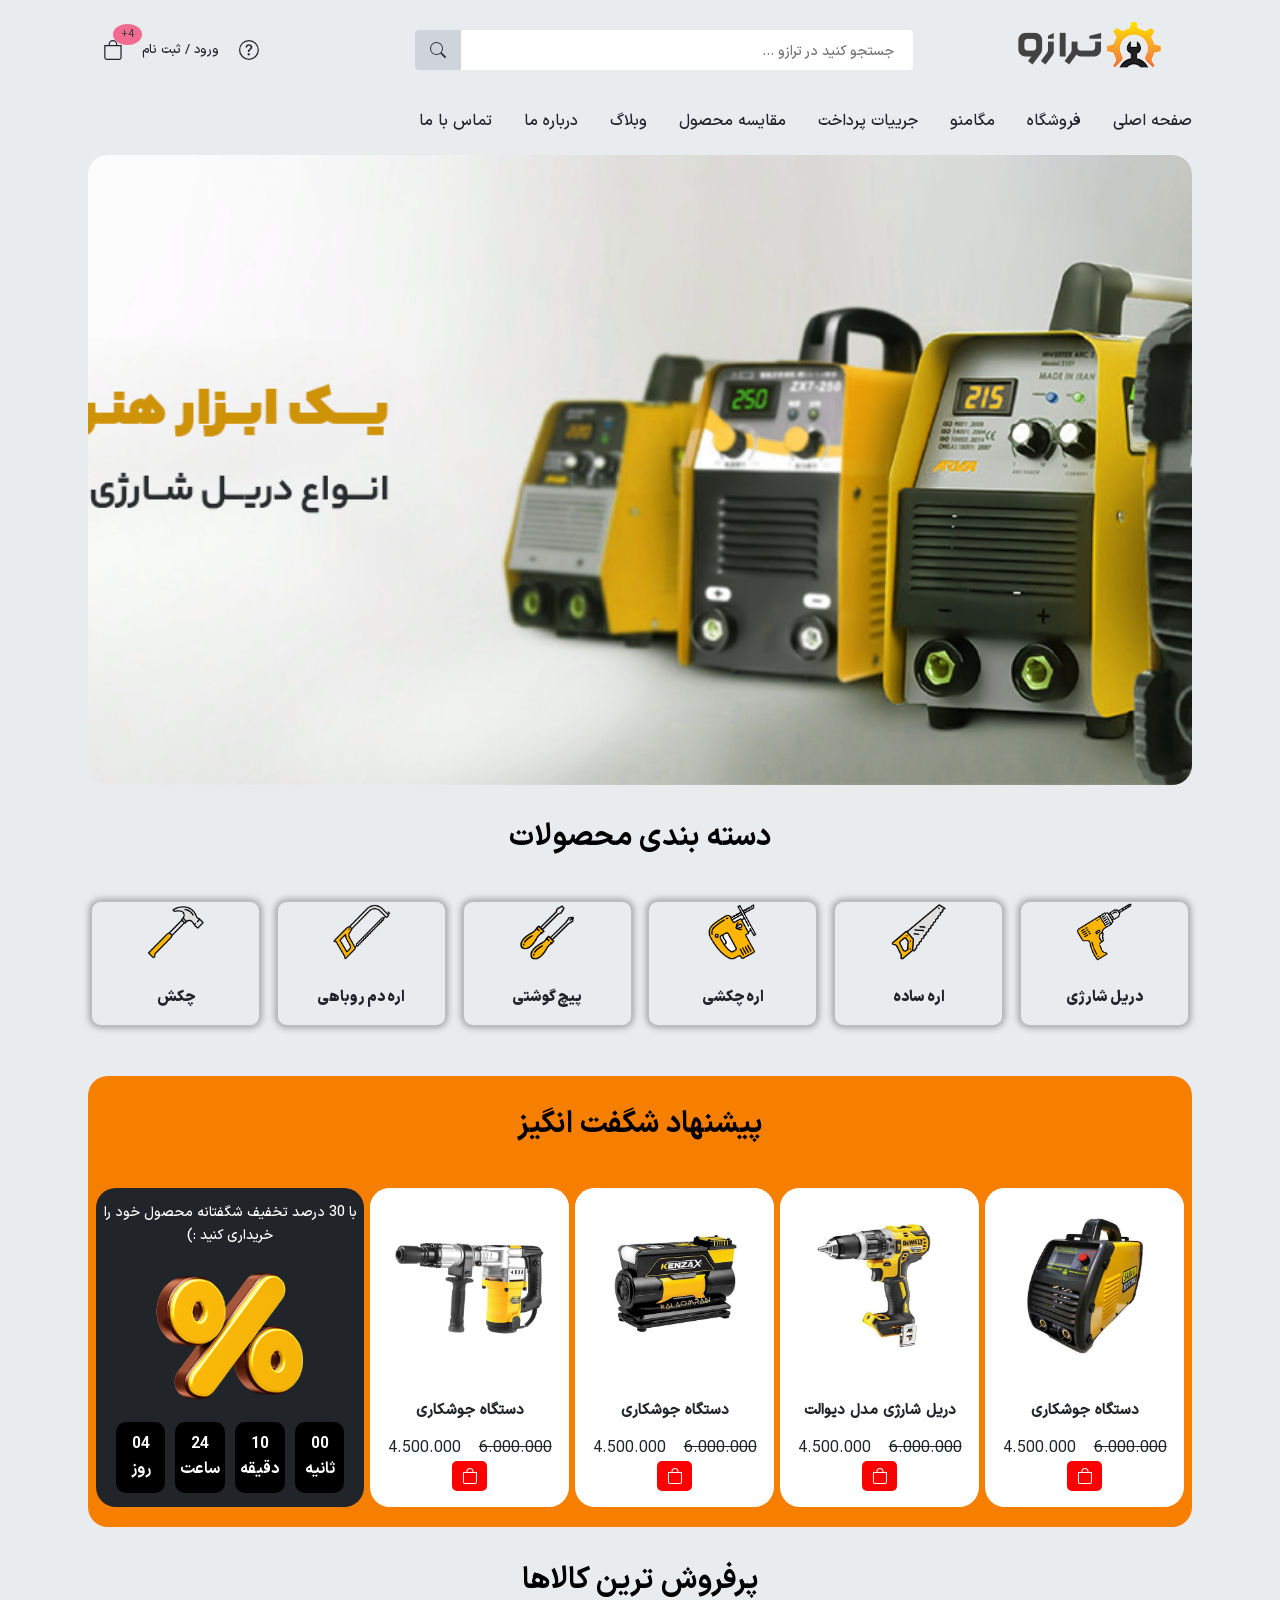
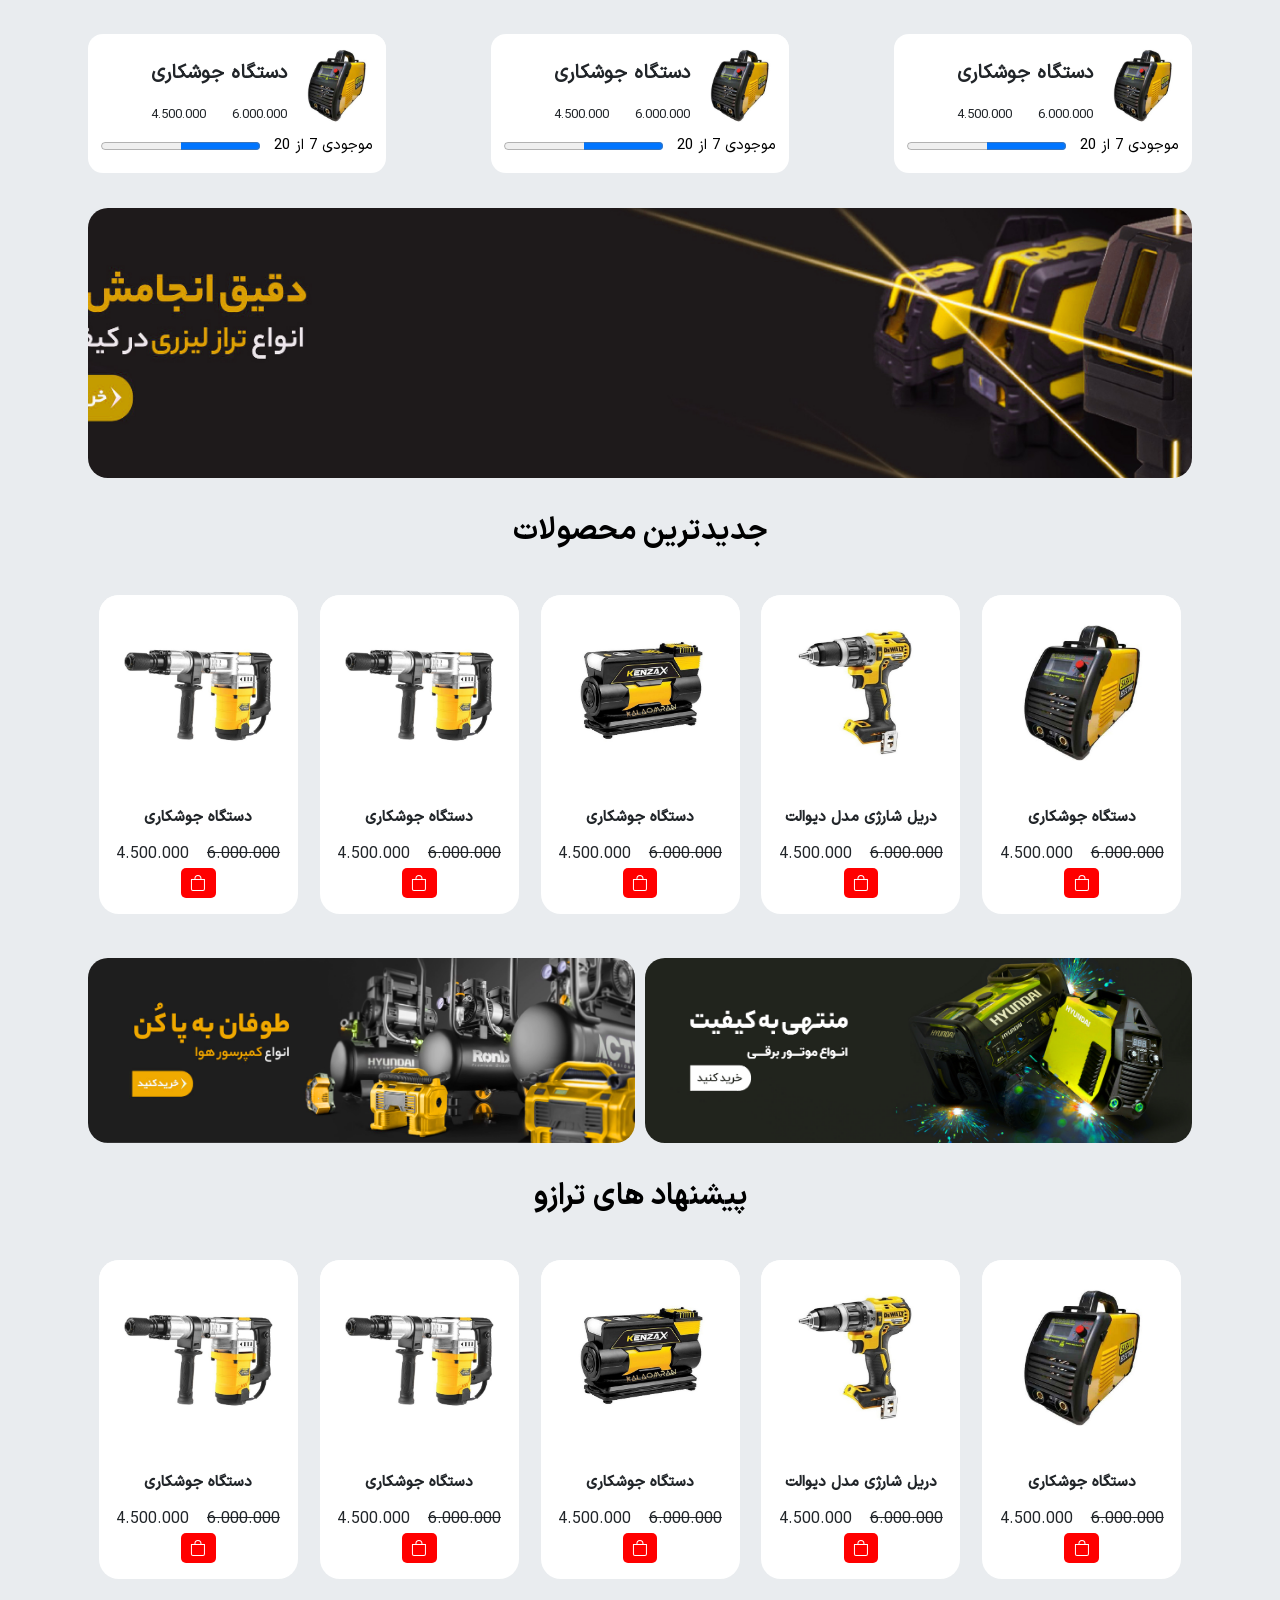
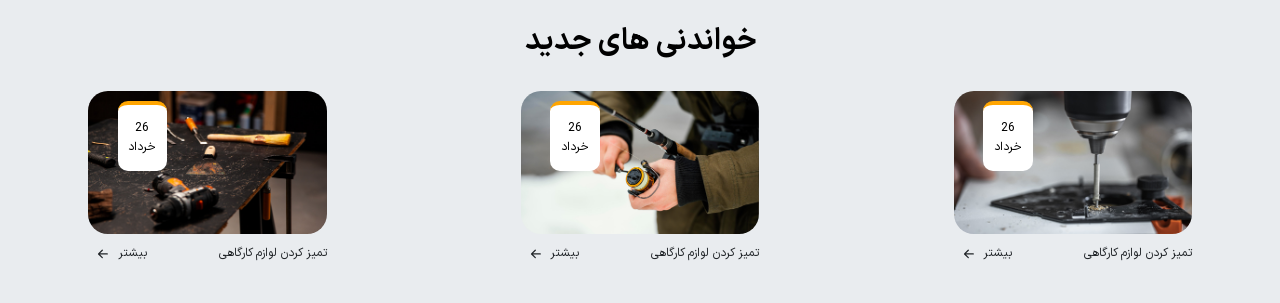
==== commit 56ad6cb2: "update project" ====
--- a/pages/index.html
+++ b/pages/index.html
@@ -628,9 +628,73 @@
                         <a href="#" class="article-link">
                             <img src="/images/blog-1.jpg" alt="" class="article-img">
                         </a>
-                        <!-- <div class="Calendar">
-
-                        </div> -->
+                        <div class="calendar-wrapper">
+                            <span>26</span>
+                            <span>خرداد</span>
+                        </div>
+                        <div class="article-des">
+                            <div>
+                                <a href="#">تمیز کردن لوازم کارگاهی</a>
+                            </div>
+                            <div>
+                                <a href="#">
+                                    <span>بیشتر</span>
+                                    <svg xmlns="http://www.w3.org/2000/svg" width="16" height="16" fill="currentColor"
+                                        class="bi bi-arrow-left-short" viewBox="0 0 16 16">
+                                        <path fill-rule="evenodd"
+                                            d="M12 8a.5.5 0 0 1-.5.5H5.707l2.147 2.146a.5.5 0 0 1-.708.708l-3-3a.5.5 0 0 1 0-.708l3-3a.5.5 0 1 1 .708.708L5.707 7.5H11.5a.5.5 0 0 1 .5.5" />
+                                    </svg>
+                                </a>
+                            </div>
+                        </div>
+                    </div>
+                    <div class="article">
+                        <a href="#" class="article-link">
+                            <img src="/images/blog-2.jpg" alt="" class="article-img">
+                        </a>
+                        <div class="calendar-wrapper">
+                            <span>26</span>
+                            <span>خرداد</span>
+                        </div>
+                        <div class="article-des">
+                            <div>
+                                <a href="#">تمیز کردن لوازم کارگاهی</a>
+                            </div>
+                            <div>
+                                <a href="#">
+                                    <span>بیشتر</span>
+                                    <svg xmlns="http://www.w3.org/2000/svg" width="16" height="16" fill="currentColor"
+                                        class="bi bi-arrow-left-short" viewBox="0 0 16 16">
+                                        <path fill-rule="evenodd"
+                                            d="M12 8a.5.5 0 0 1-.5.5H5.707l2.147 2.146a.5.5 0 0 1-.708.708l-3-3a.5.5 0 0 1 0-.708l3-3a.5.5 0 1 1 .708.708L5.707 7.5H11.5a.5.5 0 0 1 .5.5" />
+                                    </svg>
+                                </a>
+                            </div>
+                        </div>
+                    </div>
+                    <div class="article">
+                        <a href="#" class="article-link">
+                            <img src="/images/blog-3.jpg" alt="" class="article-img">
+                        </a>
+                        <div class="calendar-wrapper">
+                            <span>26</span>
+                            <span>خرداد</span>
+                        </div>
+                        <div class="article-des">
+                            <div>
+                                <a href="#">تمیز کردن لوازم کارگاهی</a>
+                            </div>
+                            <div>
+                                <a href="#">
+                                    <span>بیشتر</span>
+                                    <svg xmlns="http://www.w3.org/2000/svg" width="16" height="16" fill="currentColor"
+                                        class="bi bi-arrow-left-short" viewBox="0 0 16 16">
+                                        <path fill-rule="evenodd"
+                                            d="M12 8a.5.5 0 0 1-.5.5H5.707l2.147 2.146a.5.5 0 0 1-.708.708l-3-3a.5.5 0 0 1 0-.708l3-3a.5.5 0 1 1 .708.708L5.707 7.5H11.5a.5.5 0 0 1 .5.5" />
+                                    </svg>
+                                </a>
+                            </div>
+                        </div>
                     </div>
                 </div>
             </section>
--- a/styles/app.css
+++ b/styles/app.css
@@ -533,6 +533,54 @@
     border-radius: 2rem;
 }
 
+.articles-name {
+    text-align: center;
+    font-size: 3rem;
+    font-family: "IRANSansX-Bold";
+}
+
 .article-img {
-    width: 40rem;
+    width: 37rem;
+    border-radius: 2rem;
+}
+
+.article {
+    position: relative;
+}
+
+.calendar-wrapper {
+    position: absolute;
+    top: 1rem;
+    left: 3rem;
+    background-color: #fff;
+    display: flex;
+    flex-direction: column;
+    align-items: center;
+    width: 5rem;
+    height: 7rem;
+    justify-content: center;
+    border-radius: 1rem;
+    border-top: 0.5rem solid orange;
+}
+
+.articles-box {
+    display: flex;
+    justify-content: space-between;
+    flex-wrap: wrap;
+}
+
+.article-des {
+    display: flex;
+    justify-content: space-between;
+    font-size: 1.5rem;
+}
+
+.article-des div a {
+    display: flex;
+    align-items: center;
+}
+
+.bi-arrow-left-short {
+    width: 3rem;
+    height: 2rem;
 }
--- a/styles/responsive.css
+++ b/styles/responsive.css
@@ -19,6 +19,40 @@
 @media(min-width:1200px) {
     .container {
         width: 114rem;
+    }
+}
+
+@media(min-width:1300px) {
+    .container {
+        width: 125rem;
+    }
+}
+
+@media(max-width:1285px) {
+    .article-img {
+        width: 34rem;
+    }
+
+    .article-img {
+        width: 24rem;
+    }
+
+    .calendar-wrapper {
+        font-size: 1.2rem;
+    }
+
+    .article-des {
+        font-size: 1.2rem;
+    }
+}
+
+@media(max-width:1200px) {
+    .articles-box {
+        justify-content: space-evenly;
+    }
+
+    .article {
+        margin: 1.5rem 0;
     }
 }
 
@@ -55,7 +89,7 @@
     }
 
     .level-img {
-        height: 26vh;
+        height: 13vh;
     }
 
     .photos {
@@ -77,7 +111,7 @@
 
 @media(max-width:992px) {
     .level-img {
-        height: 19vh;
+        height: 10vh;
     }
 }
 
@@ -128,7 +162,8 @@
 
     .products-title,
     .box-title,
-    .ofers-title {
+    .ofers-title,
+    .articles-name {
         font-size: 2rem;
     }
 }
@@ -150,15 +185,19 @@
         padding: 1rem 1.5rem;
         font-size: 1.2rem;
     }
+
     .bestselling-title {
         font-size: 1.2rem;
     }
+
     .bestselling-wrapper {
         font-size: 1rem;
     }
+
     .bestselling-wrapper span {
         font-size: 1.2rem;
     }
+
     .bestselling-price {
         flex-direction: column;
     }
@@ -179,6 +218,7 @@
     .photo-img {
         width: 30rem;
     }
+
     .photo-img {
         width: 23rem;
     }
@@ -212,4 +252,8 @@
     .photo-img {
         width: 25rem;
     }
+
+    .article-img {
+        width: 20rem;
+    }
 }
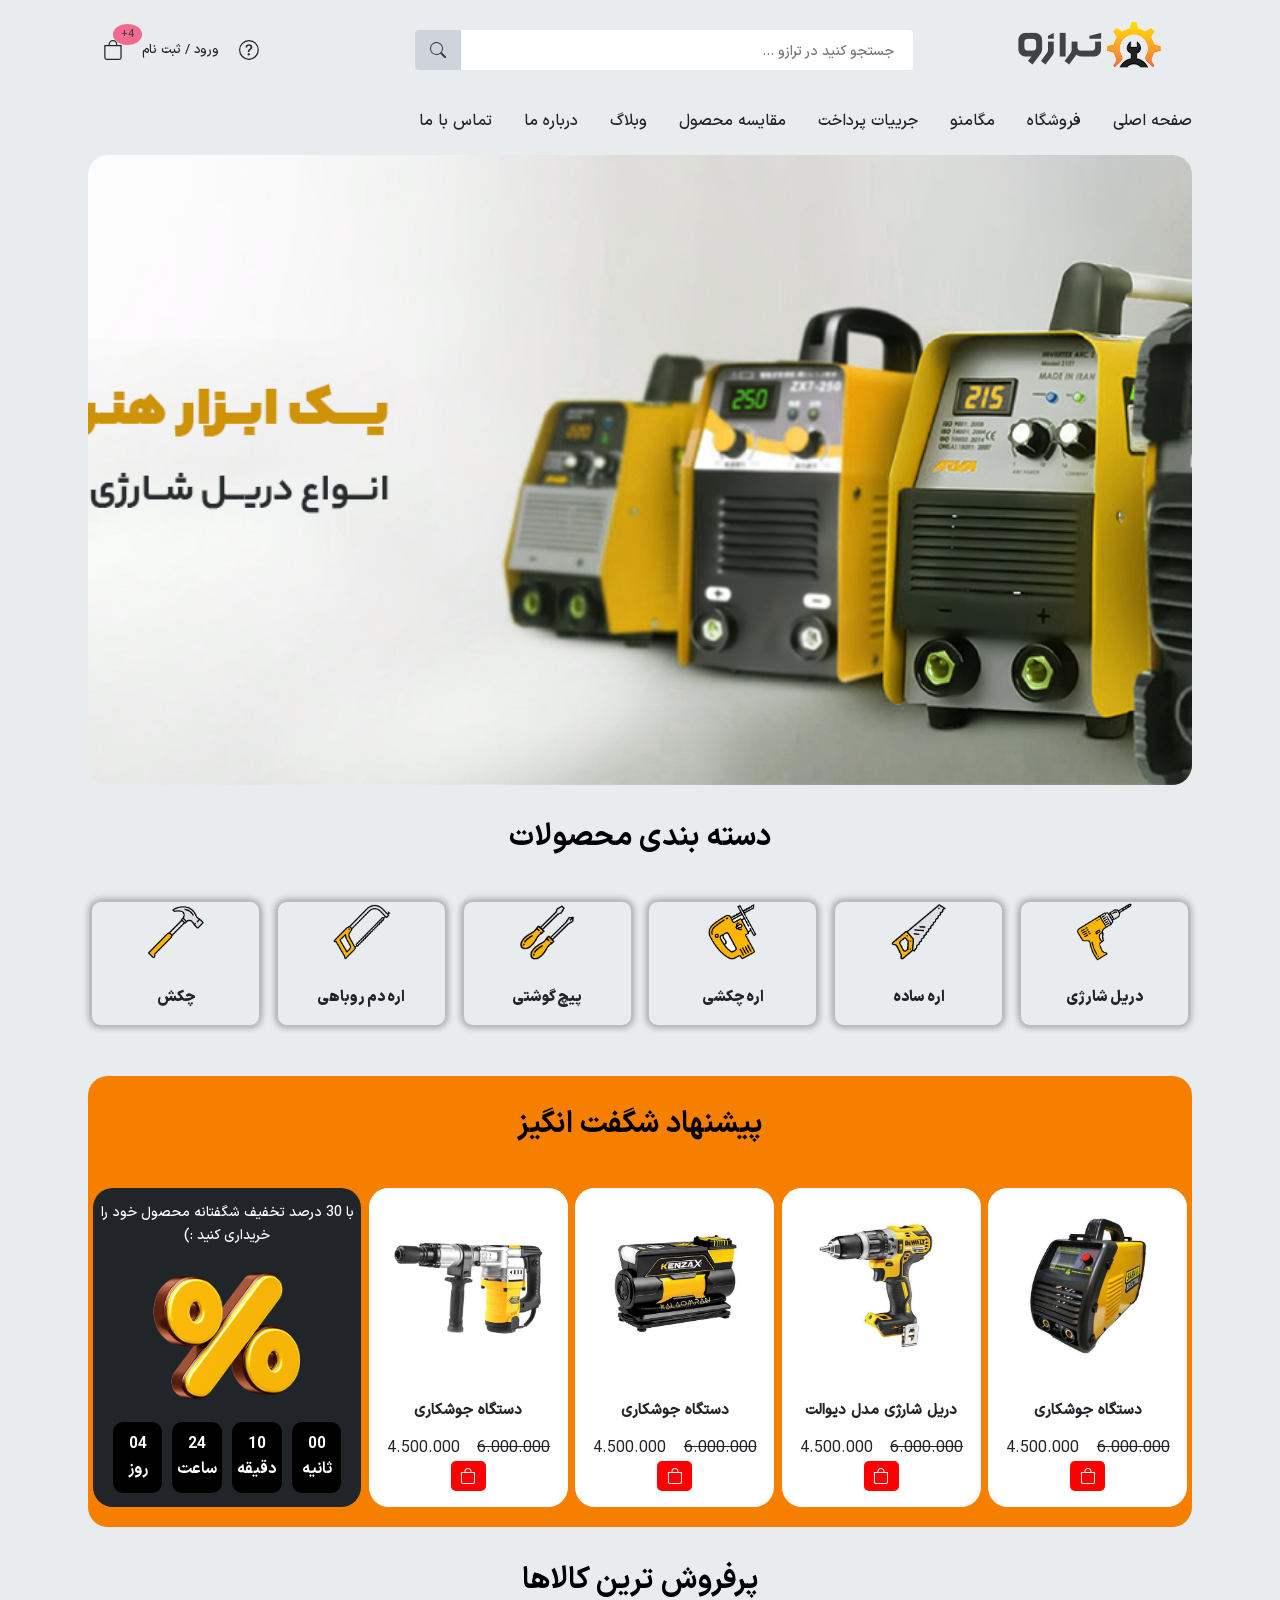
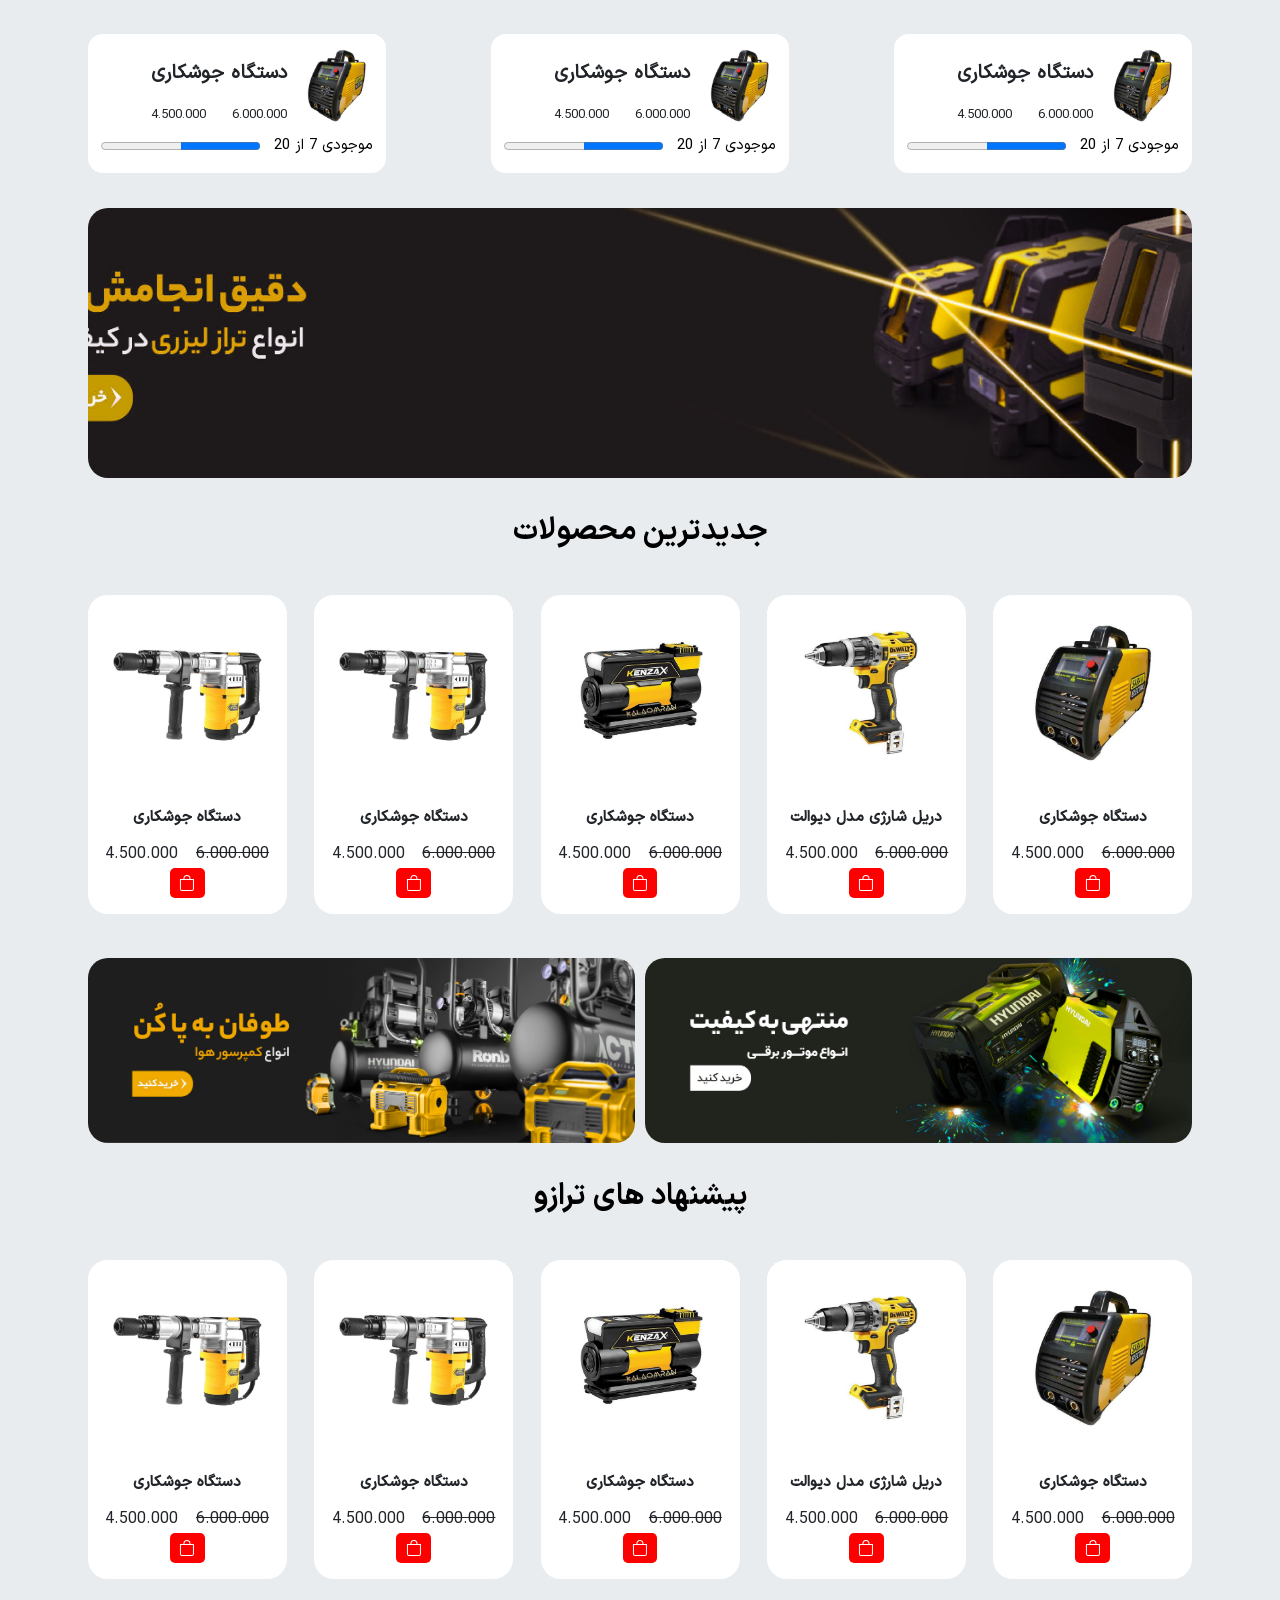
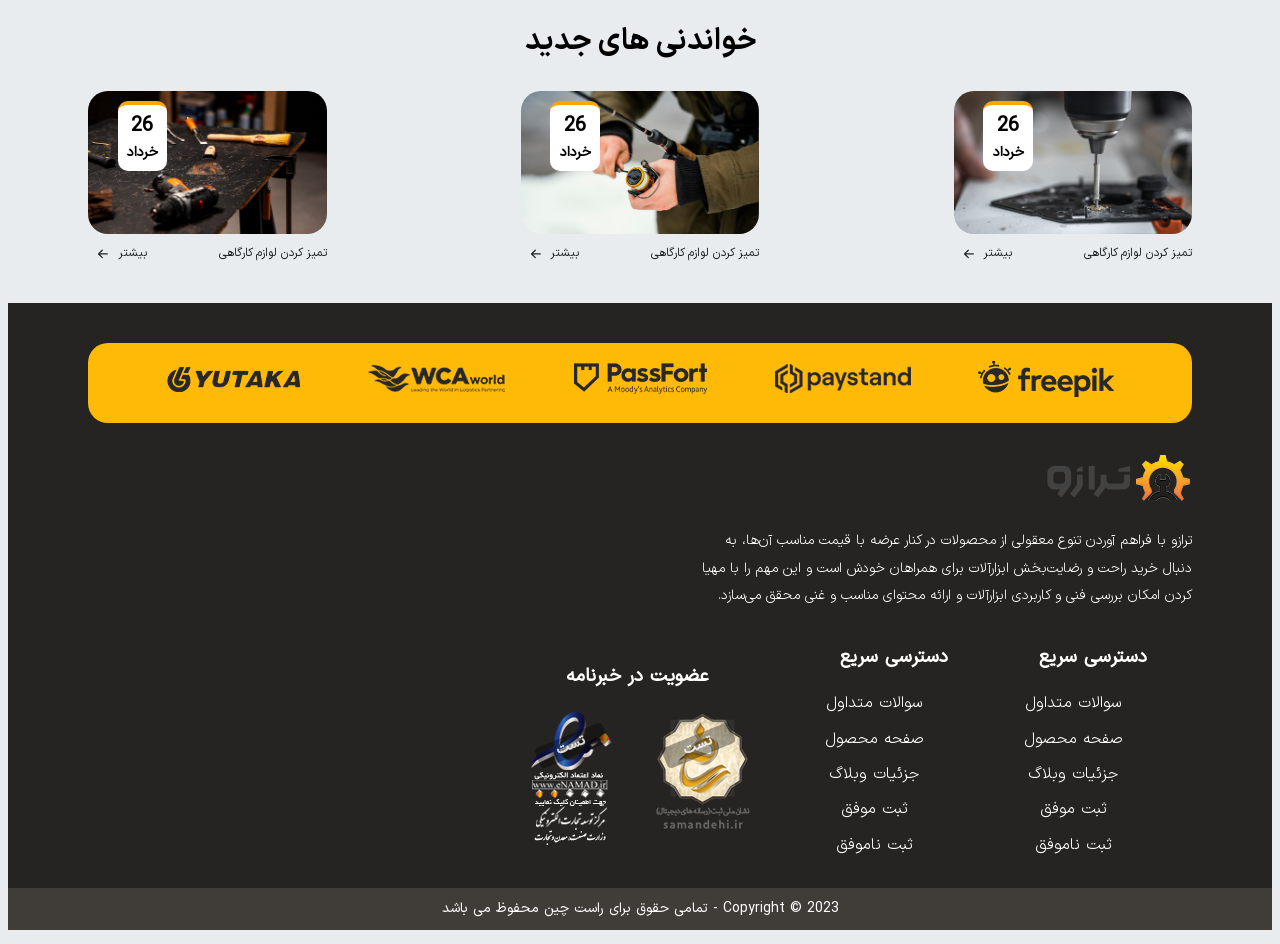
==== commit 69a13122: "update project" ====
--- a/pages/index.html
+++ b/pages/index.html
@@ -171,7 +171,6 @@
             </nav>
         </div>
     </header>
-
     <main class="main">
         <div class="container">
             <a href="#">
@@ -700,6 +699,95 @@
             </section>
         </div>
     </main>
+    <footer class="footer">
+        <div class="container">
+            <div class="footer-wrapper">
+                <div class="footer-top">
+                    <div class="footer-img">
+                        <img src="/images/logo-1.png" alt="footer Image">
+                    </div>
+                    <div class="footer-img">
+                        <img src="/images/logo-2.png" alt="footer Image">
+                    </div>
+                    <div class="footer-img">
+                        <img src="/images/logo-3.png" alt="footer Image">
+                    </div>
+                    <div class="footer-img">
+                        <img src="/images/logo-5.png" alt="footer Image">
+                    </div>
+                    <div class="footer-img">
+                        <img src="/images/logo-6.png" alt="footer Image">
+                    </div>
+                </div>
+                <div class="footer-bottom">
+                    <div class="footer-bottom-right">
+                        <img src="/images/logo (1).png" alt="">
+                        <p>
+                            ترازو با فراهم آوردن تنوع معقولی از محصولات در کنار عرضه با قیمت مناسب آن‌ها، به دنبال خرید
+                            راحت
+                            و رضایت‌بخش ابزارآلات برای همراهان خودش است و این مهم را با مهیا کردن امکان بررسی فنی و
+                            کاربردی
+                            ابزارآلات و ارائه محتوای مناسب و غنی محقق می‌سازد.
+                        </p>
+                    </div>
+                    <div class="footer-bottom-wrapper">
+                        <div class="footer-bottom-center">
+                            <h3 class="footer-bottom-name">دسترسی سریع</h3>
+                            <ul>
+                                <li>
+                                    <a href="#">سوالات متداول</a>
+                                </li>
+                                <li>
+                                    <a href="#">صفحه محصول</a>
+                                </li>
+                                <li>
+                                    <a href="#">جزئیات وبلاگ</a>
+                                </li>
+                                <li>
+                                    <a href="#">ثبت موفق</a>
+                                </li>
+                                <li>
+                                    <a href="#">ثبت ناموفق</a>
+                                </li>
+                            </ul>
+                        </div>
+                        <div class="footer-bottom-center">
+                            <h3 class="footer-bottom-name">دسترسی سریع</h3>
+                            <ul>
+                                <li>
+                                    <a href="#">سوالات متداول</a>
+                                </li>
+                                <li>
+                                    <a href="#">صفحه محصول</a>
+                                </li>
+                                <li>
+                                    <a href="#">جزئیات وبلاگ</a>
+                                </li>
+                                <li>
+                                    <a href="#">ثبت موفق</a>
+                                </li>
+                                <li>
+                                    <a href="#">ثبت ناموفق</a>
+                                </li>
+                            </ul>
+                        </div>
+                        <div class="footer-bottom-center">
+                            <h3 class="footer-bottom-name">عضویت در خبرنامه</h3>
+                            <div class="footer-center-img">
+                                <img src="/images/samandehi_logo.png" alt="">
+                                <img src="/images/enamad_logo.png" alt="">
+                            </div>
+                        </div>
+                    </div>
+                </div>
+            </div>
+        </div>
+    </footer>
+    <footer class="footer-caption">
+        <p>
+            Copyright © 2023 - تمامی حقوق برای راست چین محفوظ می باشد
+        </p>
+    </footer>
 
     <div class="cover"></div>
     <script src="/scripts/app.js"></script>
--- a/styles/app.css
+++ b/styles/app.css
@@ -360,7 +360,7 @@
 .ofers-box {
     display: flex;
     flex-wrap: wrap;
-    justify-content: space-around;
+    justify-content: space-between;
     padding: 1.5rem 0
 }
 
@@ -563,6 +563,17 @@
     border-top: 0.5rem solid orange;
 }
 
+.calendar-wrapper span:first-child {
+    font-weight: bold;
+    font-size: 2rem;
+}
+
+.calendar-wrapper span:last-child {
+    font-size: 1.4rem;
+    font-weight: 600;
+
+}
+
 .articles-box {
     display: flex;
     justify-content: space-between;
@@ -583,4 +594,77 @@
 .bi-arrow-left-short {
     width: 3rem;
     height: 2rem;
+}
+
+.footer {
+    background-color: #252422;
+    padding: 2rem;
+    margin-bottom: -2rem;
+}
+
+.footer-top {
+    display: flex;
+    flex-wrap: wrap;
+    justify-content: space-evenly;
+    background-color: #ffba08;
+    padding: 1.5rem;
+    border-radius: 2rem;
+}
+
+.footer-wrapper {
+    padding-top: 2rem;
+}
+
+.footer-bottom {
+    display: flex;
+    flex-wrap: wrap;
+    justify-content: space-between;
+    margin-top: 3rem;
+}
+
+.footer-bottom-right p {
+    max-width: 50rem;
+    color: #fff;
+    font-family: "IRANSansX-Light";
+    line-height: 2;
+    font-size: 1.4rem;
+}
+
+.footer-bottom-wrapper {
+    display: flex;
+    flex-wrap: wrap;
+    align-items: center;
+}
+
+.footer-bottom-name {
+    color: #fff;
+}
+
+.footer-bottom-center ul {
+    list-style-type: none;
+}
+
+.footer-bottom-center {
+    text-align: center;
+    margin: 0 3rem;
+}
+
+.footer-bottom-center ul li {
+    margin-bottom: 1rem;
+}
+
+.footer-bottom-center ul li a {
+    color: #fff;
+    font-family: "IRANSansX-Light";
+}
+
+.footer-caption {
+    background-color: #403d39;
+}
+
+.footer-caption p {
+    text-align: center;
+    color: #fff;
+    padding: 1rem;
+    font-size: 1.4rem;
 }
